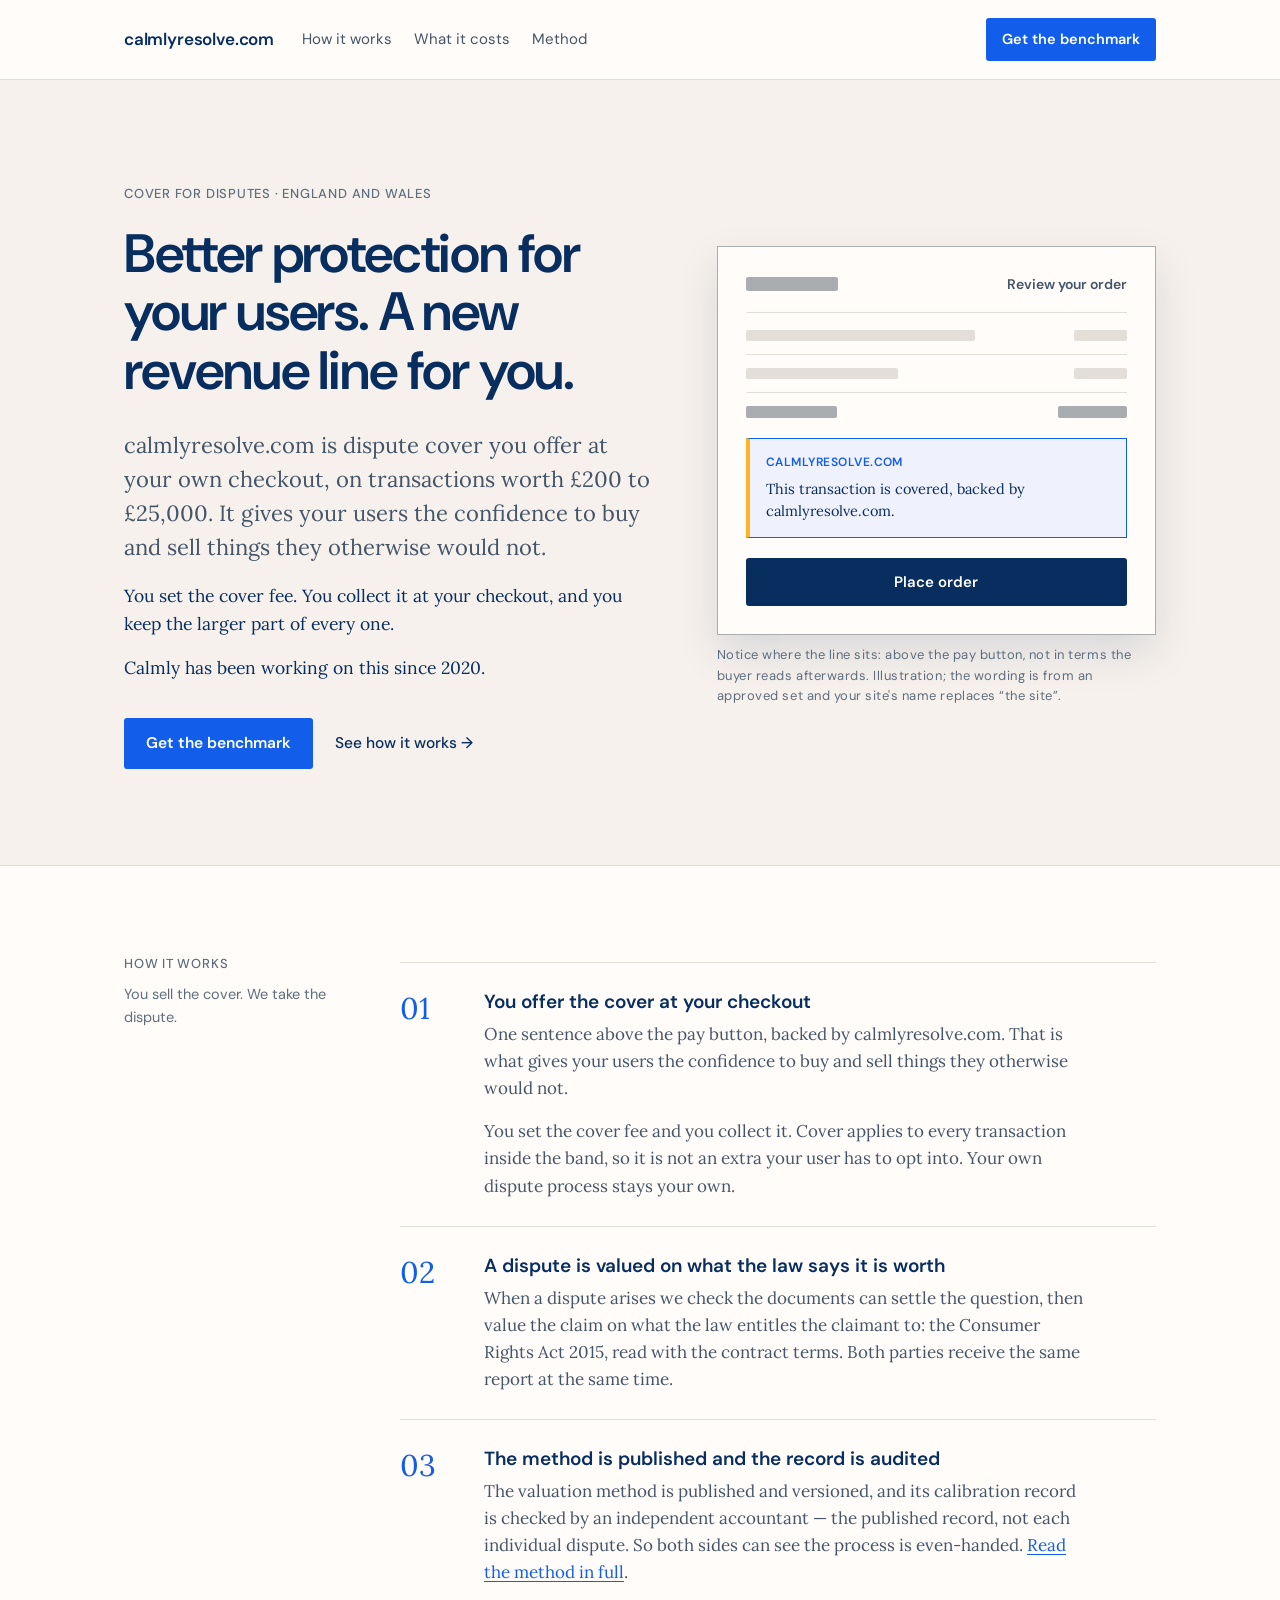
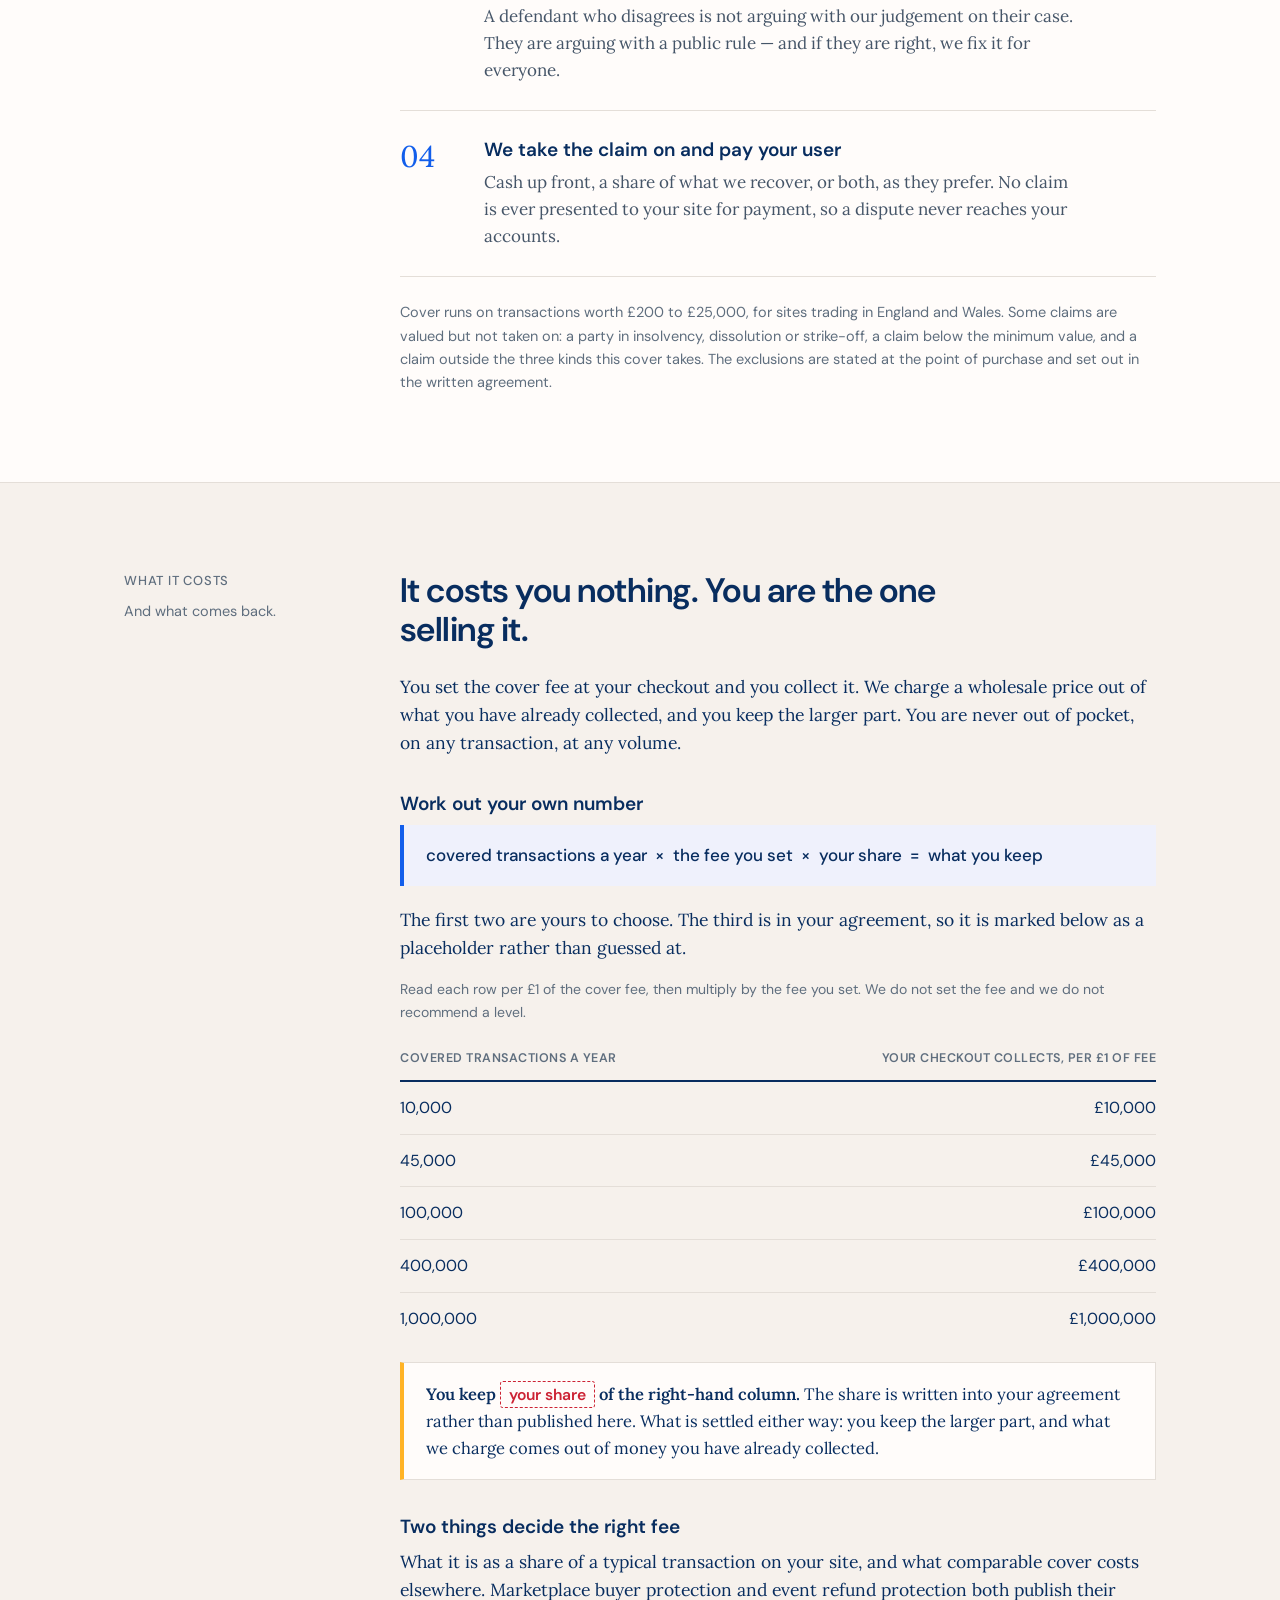
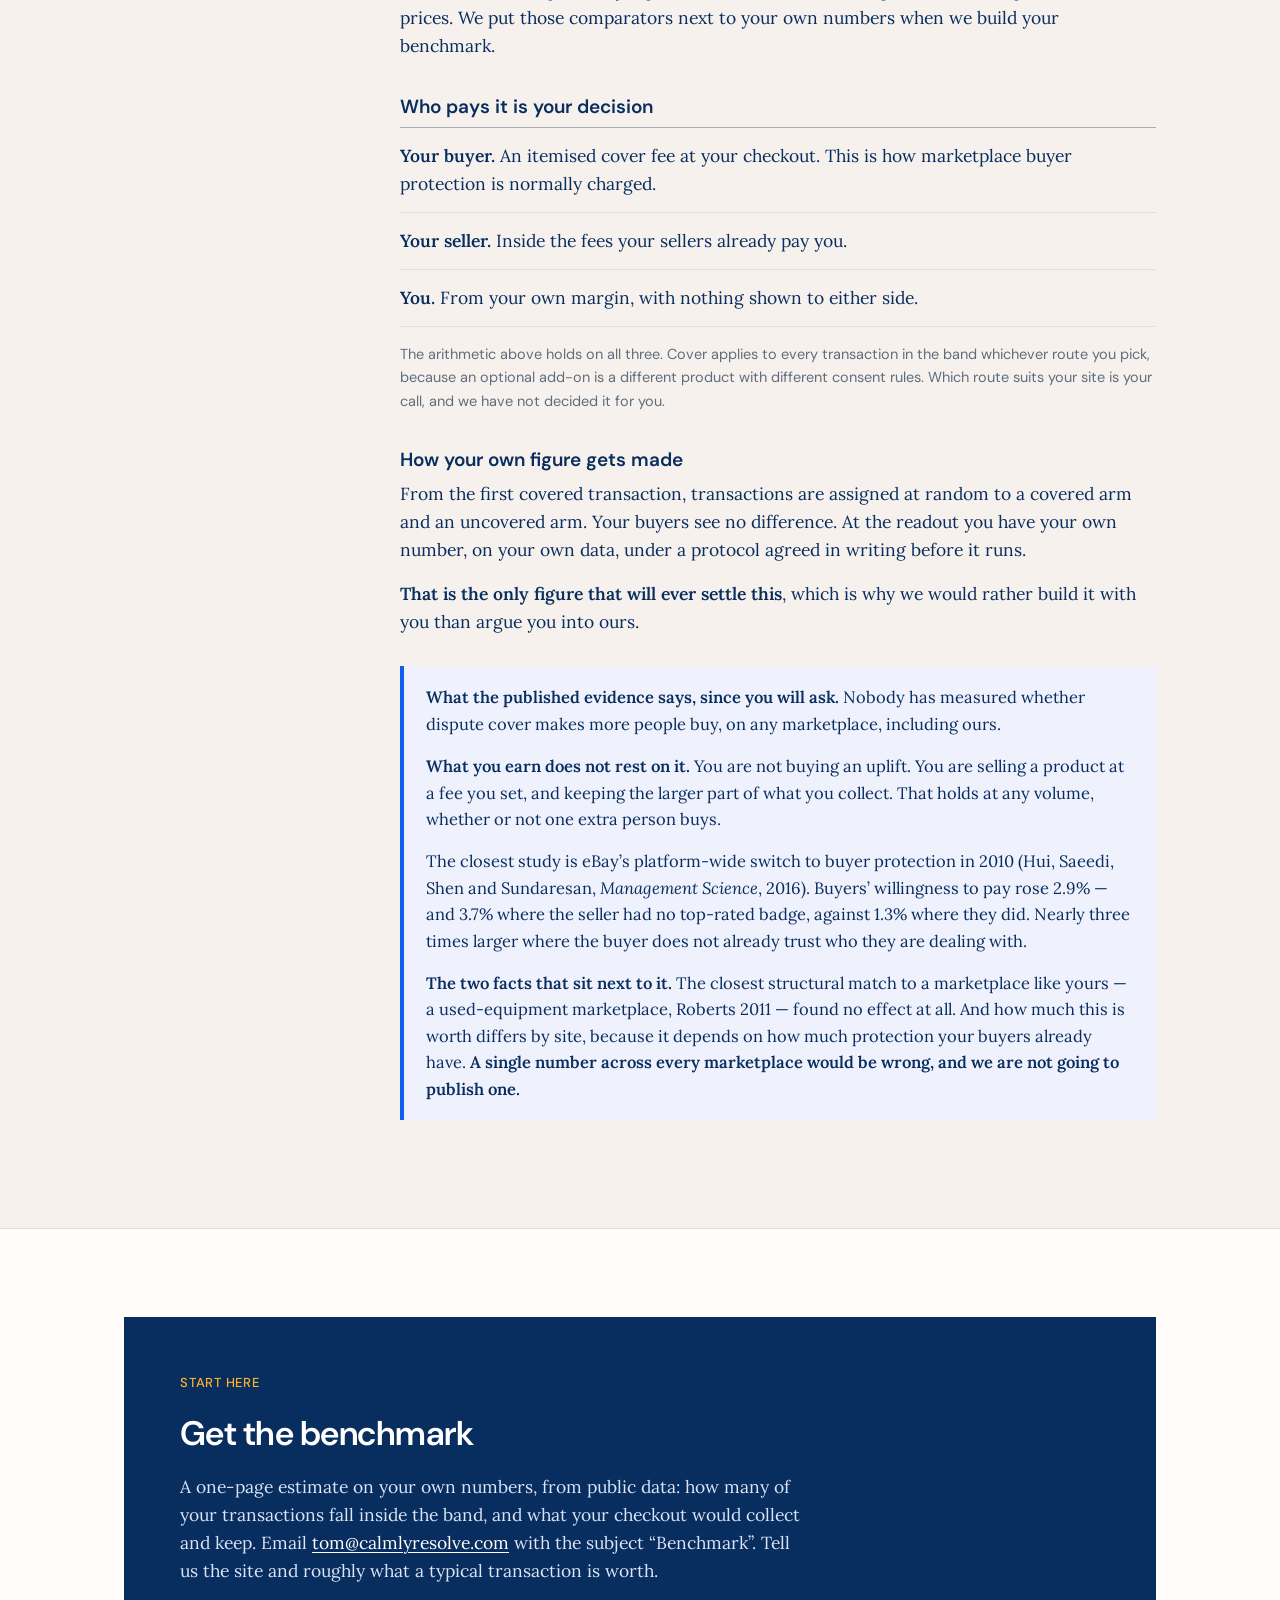
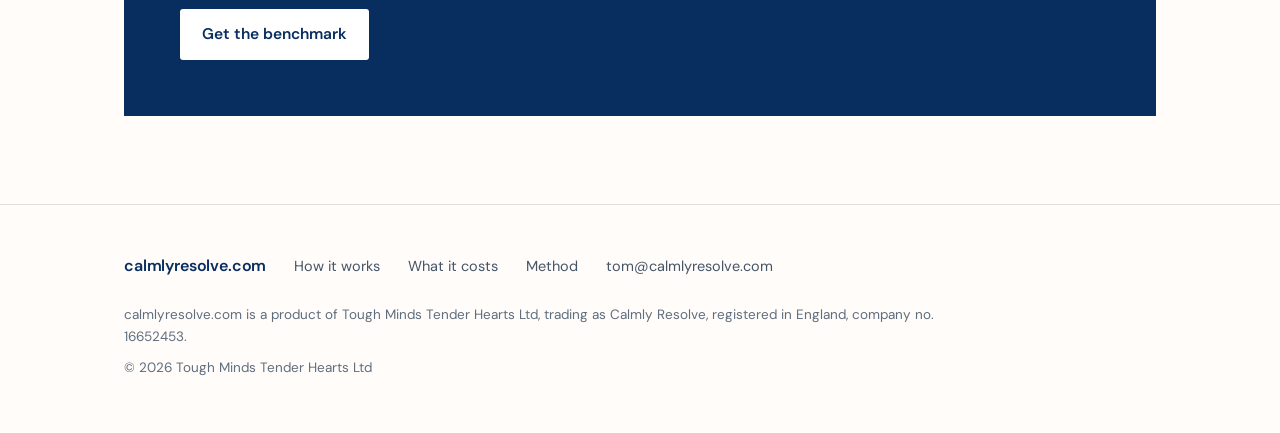
==== index.html @ 39b254b7 "Correct the share placeholder wording now the standing rate is set" ====
<!DOCTYPE html>
<html lang="en">
<head>
  <meta charset="UTF-8">
  <meta name="viewport" content="width=device-width, initial-scale=1.0">
  <title>calmlyresolve.com — dispute cover you offer at your own checkout</title>
  <meta name="description" content="calmlyresolve.com is dispute cover a marketplace offers at its own checkout, on transactions worth £200 to £25,000. You set the fee, you collect it, and you keep the larger part of it.">
  <link rel="canonical" href="https://calmlyresolve.com/">
  <link rel="preconnect" href="https://fonts.googleapis.com">
  <link rel="preconnect" href="https://fonts.gstatic.com" crossorigin>
  <link href="https://fonts.googleapis.com/css2?family=DM+Sans:wght@400;500;600&family=Lora:wght@400;600&display=swap" rel="stylesheet">
  <link rel="stylesheet" href="/assets/site.css">
</head>
<body>
  <header class="site-head"><div class="wrap">
    <a class="mark" href="/">calmlyresolve.com</a>
    <nav aria-label="Main">
      <a href="#how">How it works</a>
      <a href="#price">What it costs</a>
      <a href="/method/">Method</a>
    </nav>
    <a class="btn" href="mailto:tom@calmlyresolve.com?subject=Benchmark">Get the benchmark</a>
  </div></header>

  <main>

    <!-- 1 · What it is -->
    <section class="hero"><div class="wrap">
      <div class="hero-grid">
        <div>
          <div class="eyebrow">Cover for disputes · England and Wales</div>
          <h1>Better protection for your users. A new revenue line for you.</h1>
          <p class="lead">calmlyresolve.com is dispute cover you offer at your own checkout, on transactions worth &pound;200 to &pound;25,000. It gives your users the confidence to buy and sell things they otherwise would not.</p>
          <p class="next">You set the cover fee. You collect it at your checkout, and you keep the larger part of every one.</p>
          <p class="since">Calmly has been working on this since 2020.</p>
          <div class="actions">
            <a class="btn" href="mailto:tom@calmlyresolve.com?subject=Benchmark">Get the benchmark</a>
            <a class="link-arrow" href="#how">See how it works</a>
          </div>
        </div>
        <div class="hero-visual">
          <figure class="screen">
            <div class="checkout" aria-label="Illustration of a checkout page carrying the cover line">
              <div class="checkout-head">
                <span class="checkout-site"></span>
                <span class="checkout-title">Review your order</span>
              </div>
              <div class="checkout-row"><span class="bar w60"></span><span class="bar w14"></span></div>
              <div class="checkout-row"><span class="bar w40"></span><span class="bar w14"></span></div>
              <div class="checkout-row total"><span class="bar w24 dark"></span><span class="bar w18 dark"></span></div>
              <div class="cover-line">
                <span class="cover-mark">calmlyresolve.com</span>
                <p>This transaction is covered, backed by calmlyresolve.com.</p>
              </div>
              <span class="checkout-btn">Place order</span>
            </div>
            <figcaption>Notice where the line sits: above the pay button, not in terms the buyer reads afterwards. Illustration; the wording is from an approved set and your site&#39;s name replaces &ldquo;the site&rdquo;.</figcaption>
          </figure>
        </div>
      </div>
    </div></section>

    <!-- 2 · How it works -->
    <section class="white" id="how"><div class="wrap">
      <div class="row">
        <div class="side">
          <div class="eyebrow">How it works</div>
          <p>You sell the cover. We take the dispute.</p>
        </div>
        <div>
          <ol class="steps">
            <li>
              <div>
                <h3>You offer the cover at your checkout</h3>
                <p>One sentence above the pay button, backed by calmlyresolve.com. That is what gives your users the confidence to buy and sell things they otherwise would not.</p>
                <p>You set the cover fee and you collect it. Cover applies to every transaction inside the band, so it is not an extra your user has to opt into. Your own dispute process stays your own.</p>
              </div>
            </li>
            <li>
              <div>
                <h3>A dispute is valued on what the law says it is worth</h3>
                <p>When a dispute arises we check the documents can settle the question, then value the claim on what the law entitles the claimant to: the Consumer Rights Act 2015, read with the contract terms. Both parties receive the same report at the same time.</p>
              </div>
            </li>
            <li>
              <div>
                <h3>The method is published and the record is audited</h3>
                <p>The valuation method is published and versioned, and its calibration record is checked by an independent accountant &mdash; the published record, not each individual dispute. So both sides can see the process is even-handed. <a href="/method/">Read the method in full</a>.</p>
                <p>A defendant who disagrees is not arguing with our judgement on their case. They are arguing with a public rule &mdash; and if they are right, we fix it for everyone.</p>
              </div>
            </li>
            <li>
              <div>
                <h3>We take the claim on and pay your user</h3>
                <p>Cash up front, a share of what we recover, or both, as they prefer. No claim is ever presented to your site for payment, so a dispute never reaches your accounts.</p>
              </div>
            </li>
          </ol>
          <p class="small" style="margin-top:24px">Cover runs on transactions worth &pound;200 to &pound;25,000, for sites trading in England and Wales. Some claims are valued but not taken on: a party in insolvency, dissolution or strike-off, a claim below the minimum value, and a claim outside the three kinds this cover takes. The exclusions are stated at the point of purchase and set out in the written agreement.</p>
        </div>
      </div>
    </div></section>

    <!-- 3 · What it costs, and what comes back -->
    <section id="price"><div class="wrap">
      <div class="row">
        <div class="side">
          <div class="eyebrow">What it costs</div>
          <p>And what comes back.</p>
        </div>
        <div>
          <h2>It costs you nothing. You are the one selling it.</h2>
          <p>You set the cover fee at your checkout and you collect it. We charge a wholesale price out of what you have already collected, and you keep the larger part. You are never out of pocket, on any transaction, at any volume.</p>

          <h3 style="margin-top:34px">Work out your own number</h3>
          <p class="formula">covered transactions a year &nbsp;&times;&nbsp; the fee you set &nbsp;&times;&nbsp; your share &nbsp;=&nbsp; what you keep</p>
          <p>The first two are yours to choose. The third is in your agreement, so it is marked below as a placeholder rather than guessed at.</p>

          <div class="table-scroll">
            <table class="reckoner">
              <caption>Read each row per &pound;1 of the cover fee, then multiply by the fee you set. We do not set the fee and we do not recommend a level.</caption>
              <thead>
                <tr>
                  <th scope="col">Covered transactions a year</th>
                  <th scope="col">Your checkout collects, per &pound;1 of fee</th>
                </tr>
              </thead>
              <tbody>
                <tr><td>10,000</td><td>&pound;10,000</td></tr>
                <tr><td>45,000</td><td>&pound;45,000</td></tr>
                <tr><td>100,000</td><td>&pound;100,000</td></tr>
                <tr><td>400,000</td><td>&pound;400,000</td></tr>
                <tr><td>1,000,000</td><td>&pound;1,000,000</td></tr>
              </tbody>
            </table>
          </div>

          <div class="keeps">
            <p><strong>You keep <span class="placeholder">your share</span> of the right-hand column.</strong> The share is written into your agreement rather than published here. What is settled either way: you keep the larger part, and what we charge comes out of money you have already collected.</p>
          </div>

          <h3 style="margin-top:34px">Two things decide the right fee</h3>
          <p>What it is as a share of a typical transaction on your site, and what comparable cover costs elsewhere. Marketplace buyer protection and event refund protection both publish their prices. We put those comparators next to your own numbers when we build your benchmark.</p>

          <h3 style="margin-top:34px">Who pays it is your decision</h3>
          <ul class="never">
            <li><strong>Your buyer.</strong> An itemised cover fee at your checkout. This is how marketplace buyer protection is normally charged.</li>
            <li><strong>Your seller.</strong> Inside the fees your sellers already pay you.</li>
            <li><strong>You.</strong> From your own margin, with nothing shown to either side.</li>
          </ul>
          <p class="small" style="margin-top:14px">The arithmetic above holds on all three. Cover applies to every transaction in the band whichever route you pick, because an optional add-on is a different product with different consent rules. Which route suits your site is your call, and we have not decided it for you.</p>

          <h3 style="margin-top:34px">How your own figure gets made</h3>
          <p>From the first covered transaction, transactions are assigned at random to a covered arm and an uncovered arm. Your buyers see no difference. At the readout you have your own number, on your own data, under a protocol agreed in writing before it runs.</p>
          <p><strong>That is the only figure that will ever settle this</strong>, which is why we would rather build it with you than argue you into ours.</p>

          <div class="inset" style="margin-top:30px">
            <p><strong>What the published evidence says, since you will ask.</strong> Nobody has measured whether dispute cover makes more people buy, on any marketplace, including ours.</p>
            <p><strong>What you earn does not rest on it.</strong> You are not buying an uplift. You are selling a product at a fee you set, and keeping the larger part of what you collect. That holds at any volume, whether or not one extra person buys.</p>
            <p>The closest study is eBay&rsquo;s platform-wide switch to buyer protection in 2010 (Hui, Saeedi, Shen and Sundaresan, <em>Management Science</em>, 2016). Buyers&rsquo; willingness to pay rose 2.9% &mdash; and 3.7% where the seller had no top-rated badge, against 1.3% where they did. Nearly three times larger where the buyer does not already trust who they are dealing with.</p>
            <p><strong>The two facts that sit next to it.</strong> The closest structural match to a marketplace like yours &mdash; a used-equipment marketplace, Roberts 2011 &mdash; found no effect at all. And how much this is worth differs by site, because it depends on how much protection your buyers already have. <strong>A single number across every marketplace would be wrong, and we are not going to publish one.</strong></p>
          </div>
        </div>
      </div>
    </div></section>

    <section class="white"><div class="wrap">
      <div class="panel">
        <div class="eyebrow">Start here</div>
        <h2>Get the benchmark</h2>
        <p>A one-page estimate on your own numbers, from public data: how many of your transactions fall inside the band, and what your checkout would collect and keep. Email <a href="mailto:tom@calmlyresolve.com?subject=Benchmark">tom@calmlyresolve.com</a> with the subject &ldquo;Benchmark&rdquo;. Tell us the site and roughly what a typical transaction is worth.</p>
        <div class="actions">
          <a class="btn" href="mailto:tom@calmlyresolve.com?subject=Benchmark">Get the benchmark</a>
        </div>
      </div>
    </div></section>

  </main>

  <footer class="site-foot"><div class="wrap">
    <div class="top">
      <a class="mark" href="/">calmlyresolve.com</a>
      <a href="#how">How it works</a>
      <a href="#price">What it costs</a>
      <a href="/method/">Method</a>
      <a href="mailto:tom@calmlyresolve.com">tom@calmlyresolve.com</a>
    </div>
    <p>calmlyresolve.com is a product of Tough Minds Tender Hearts Ltd, trading as Calmly Resolve, registered in England, company no. 16652453.</p>
    <p>&copy; 2026 Tough Minds Tender Hearts Ltd</p>
  </div></footer>
</body>
</html>
---- assets/site.css ----
/* Calmly Resolve — public site stylesheet. DM Sans for UI and headings, Lora for prose.
   Colour is the venture's own 2021 brand, taken from the shipped stylesheet of the
   2.0 site (Webflow, generated 13 Oct 2021). Full record and provenance:
   06-Resources/Dex_System/Calmly_Brand_Palette.md
   Brand values used as-is: #082D5F navy, #125EEB blue, #FFFCFA warm white,
   #EFF1FC pale blue, #FFB325 orange flare, #AAADB0 grey.
   Where a brand value did not clear 4.5:1 on the ground it sits on, it is darkened
   one step and the derivation is noted against the token. */
:root {
  --bg: #f6f1ec;          /* page ground — brand warm white taken one step down so the
                             alternating white sections stay visible */
  --surface: #fffcfa;     /* brand warm white — header, footer, .white sections, cards */
  --text: #082d5f;        /* brand navy: the 2021 site set body copy in it too */
  --text-secondary: #455568;  /* brand slate #5D6C7B darkened to clear AA (6.4:1) */
  --text-muted: #5f6e7e;      /* brand grey #758696 darkened to clear AA (4.6:1) */
  --border: #e4ded8;      /* neutral brand grey warmed to sit on the warm ground */
  --border-strong: #aaadb0;
  --accent: #125eeb;      /* brand blue — links, buttons, active states */
  --accent-dark: #0e4bbc;
  --accent-light: #eff1fc;
  --navy: #082d5f;
  --flare: #ffb325;       /* brand orange. Emphasis only, never a primary action, and
                             never as text on a light ground (1.6:1 there). */
  --red: #cc2233;         /* brand red #EA384C darkened to clear AA (4.8:1) */
  --font-ui: 'DM Sans', system-ui, -apple-system, sans-serif;
  --font-body: 'Lora', Georgia, serif;
  --wrap: 1080px;
  --measure: 640px;
  /* The product-screen scale. Two widths only, never a third.
     Full column: a screen the reader has to read.
     Half column: a screen the reader only has to recognise. */
  --screen-full: 672px;
  --screen-half: 336px;
}

* { box-sizing: border-box; margin: 0; padding: 0; }
html { -webkit-text-size-adjust: 100%; }
body {
  background: var(--bg);
  color: var(--text);
  font-family: var(--font-ui);
  font-size: 17px;
  line-height: 1.6;
  display: flex;
  flex-direction: column;
  min-height: 100vh;
}
main { flex: 1; }
a { color: var(--accent); text-decoration: underline; text-decoration-thickness: 1px; text-underline-offset: 3px; }
a:hover { color: var(--accent-dark); }
strong { font-weight: 600; }
.wrap { max-width: var(--wrap); margin: 0 auto; padding: 0 24px; }
.measure { max-width: var(--measure); }

/* Type scale */
h1, h2, h3, h4 { font-family: var(--font-ui); font-weight: 600; color: var(--navy); }
h1 { font-size: clamp(34px, 4.8vw, 54px); line-height: 1.08; letter-spacing: -0.022em; max-width: 20ch; }
h2 { font-size: clamp(26px, 3.2vw, 34px); line-height: 1.15; letter-spacing: -0.015em; margin-bottom: 20px; max-width: 24ch; }
h3 { font-size: 19px; line-height: 1.35; margin-bottom: 8px; }
p, li { font-family: var(--font-body); font-size: 17.5px; color: var(--text); }
p { margin-bottom: 16px; }
p:last-child { margin-bottom: 0; }
.lead { font-family: var(--font-body); font-size: clamp(19px, 2.1vw, 22px); line-height: 1.55; color: var(--text-secondary); }
.eyebrow { font-family: var(--font-ui); font-size: 13px; font-weight: 500; letter-spacing: 0.06em; text-transform: uppercase; color: var(--text-muted); margin-bottom: 20px; }
.small { font-family: var(--font-ui); font-size: 14.5px; color: var(--text-muted); }
.label { font-family: var(--font-ui); font-size: 13px; font-weight: 600; letter-spacing: 0.04em; text-transform: uppercase; color: var(--text-muted); margin-bottom: 10px; }
.assume { color: var(--red); font-weight: 500; }
ul, ol { padding-left: 1.4rem; margin-bottom: 16px; }
li { margin-bottom: 8px; }
li:last-child { margin-bottom: 0; }

/* Header */
.site-head { background: var(--surface); border-bottom: 1px solid var(--border); position: sticky; top: 0; z-index: 10; }
.site-head .wrap { display: flex; align-items: center; flex-wrap: wrap; gap: 8px 28px; padding-top: 18px; padding-bottom: 18px; }
.mark { font-family: var(--font-ui); font-size: 17px; font-weight: 600; letter-spacing: -0.01em; color: var(--navy); text-decoration: none; white-space: nowrap; }
.mark:hover { color: var(--navy); }
.site-head nav { display: flex; gap: 22px; }
.site-head nav a { font-family: var(--font-ui); font-size: 15px; color: var(--text-secondary); text-decoration: none; padding: 4px 0; border-bottom: 2px solid transparent; }
.site-head nav a:hover { color: var(--navy); }
.site-head nav a[aria-current="page"] { color: var(--navy); border-bottom-color: var(--navy); }
.head-contact { margin-left: auto; font-family: var(--font-ui); font-size: 14.5px; color: var(--text-secondary); text-decoration: none; }
.head-contact:hover { color: var(--accent); }
.site-head .btn { margin-left: auto; padding: 10px 16px; font-size: 14.5px; }

/* Sections */
section { padding: 88px 0; border-top: 1px solid var(--border); }
section.hero { border-top: none; padding: 104px 0 96px; }
section.white { background: var(--surface); }
section.tight { padding: 64px 0; }
.hero .lead { margin-top: 28px; max-width: 620px; }
.hero .actions { margin-top: 36px; display: flex; gap: 22px; align-items: center; flex-wrap: wrap; }
.btn { display: inline-block; font-family: var(--font-ui); font-size: 15.5px; font-weight: 600; color: #ffffff; background: var(--accent); padding: 13px 22px; border-radius: 3px; text-decoration: none; }
.btn:hover { background: var(--accent-dark); color: #ffffff; }
.link-arrow { font-family: var(--font-ui); font-size: 15.5px; font-weight: 500; color: var(--navy); text-decoration: none; }
.link-arrow::after { content: " \2192"; }
.link-arrow:hover { color: var(--accent); }
.hero .next { margin-top: 18px; max-width: 620px; }
.hero .who { margin-top: 44px; padding-top: 22px; border-top: 1px solid var(--border-strong); max-width: 620px; }
.hero .who p { font-family: var(--font-ui); font-size: 15.5px; color: var(--text-secondary); margin-bottom: 6px; }

/* Home hero: copy left, product screen right */
.hero-grid { display: grid; grid-template-columns: minmax(0, 1.1fr) minmax(0, 0.9fr); gap: 56px; align-items: center; }
.hero-grid h1 { max-width: 16ch; }
.hero-grid .lead { max-width: 560px; }
.hero-visual { display: flex; flex-direction: column; align-items: stretch; }
.hero-visual figure.screen { margin: 0; }
.hero-visual .checkout { margin-top: 0; box-shadow: 0 18px 40px rgba(8, 45, 95, 0.12); }

/* Proof bar: the three facts, and the line that keeps the middle one true */
.proof { background: var(--surface); border-top: 1px solid var(--border); border-bottom: 1px solid var(--border); padding: 18px 0; }
.proof .items { display: flex; flex-wrap: wrap; gap: 8px 0; align-items: baseline; }
.proof span { font-family: var(--font-ui); font-size: 15.5px; font-weight: 500; color: var(--navy); }
.proof span + span::before { content: "\00b7"; margin: 0 14px; font-weight: 400; color: var(--border-strong); }
.proof .proof-note { font-family: var(--font-ui); font-size: 13px; color: var(--text-muted); margin: 8px 0 0; max-width: 640px; }

/* Section heading inside the content column */
.row h2 { margin-bottom: 24px; }
.row .lead + .cols3 { margin-top: 28px; }

/* Problem: three short lines, ruled */
.lines { border-top: 1px solid var(--border-strong); }
.lines p { padding: 20px 0; border-bottom: 1px solid var(--border); margin: 0; font-size: 19px; line-height: 1.55; max-width: 680px; }
.lines .small { font-size: 13.5px; padding: 12px 0 0; border: none; }

/* FAQ */
.faq { border-top: 1px solid var(--border-strong); }
.faq details { border-bottom: 1px solid var(--border); }
.faq summary { cursor: pointer; list-style: none; display: flex; justify-content: space-between; align-items: baseline; gap: 20px; padding: 20px 0; font-family: var(--font-ui); font-size: 18px; font-weight: 600; color: var(--navy); }
.faq summary::-webkit-details-marker { display: none; }
.faq summary::after { content: "+"; font-weight: 400; font-size: 22px; color: var(--text-muted); flex: none; }
.faq details[open] summary::after { content: "\2212"; }
.faq details > div { padding: 0 0 22px; max-width: 640px; }
.faq details > div p { font-size: 17px; color: var(--text-secondary); }

/* Final call to action */
.panel .peers { margin-top: 30px; padding-top: 22px; border-top: 1px solid rgba(255,255,255,0.18); font-family: var(--font-ui); font-size: 15px; color: #c3d0ea; max-width: 620px; }
.panel .peers a { color: #ffffff; }
.panel .actions { margin-top: 8px; display: flex; gap: 22px; align-items: center; flex-wrap: wrap; }
.panel .link-arrow { color: #ffffff; }
.panel .link-arrow:hover { color: #dce4f6; }

/* Pricing page */
.pricing-grid { display: grid; grid-template-columns: 1fr 1fr; gap: 40px; }
.pricing-grid > div { border-top: 2px solid var(--navy); padding-top: 18px; }
.pricing-grid h3 { margin-bottom: 10px; }
.pricing-grid p { font-size: 16.5px; color: var(--text-secondary); }
.never { list-style: none; padding: 0; margin-top: 8px; border-top: 1px solid var(--border-strong); }
.never li { padding: 14px 0; border-bottom: 1px solid var(--border); margin: 0; }

/* Checkout illustration: HTML and CSS only, no image files, no figures */
.checkout { width: 100%; max-width: var(--screen-full); background: var(--surface); border: 1px solid var(--border-strong); padding: 26px 28px 28px; margin-top: 8px; font-family: var(--font-ui); }
.checkout-head { display: flex; align-items: center; gap: 14px; padding-bottom: 16px; border-bottom: 1px solid var(--border); margin-bottom: 4px; }
.checkout-site { display: inline-block; width: 92px; height: 14px; background: var(--border-strong); border-radius: 2px; }
.checkout-title { font-size: 14px; font-weight: 600; color: var(--text-secondary); margin-left: auto; }
.checkout-row { display: flex; justify-content: space-between; align-items: center; padding: 13px 0; border-bottom: 1px solid var(--border); }
.checkout-row.total { border-bottom: none; padding-bottom: 20px; }
.bar { display: inline-block; height: 11px; background: var(--border); border-radius: 2px; }
.bar.dark { background: var(--border-strong); height: 12px; }
.w14 { width: 14%; } .w18 { width: 18%; } .w24 { width: 24%; } .w40 { width: 40%; } .w60 { width: 60%; }
.cover-line { border: 1px solid var(--accent); border-left: 4px solid var(--flare); background: var(--accent-light); padding: 14px 16px; margin-bottom: 20px; }
.cover-mark { display: block; font-size: 12px; font-weight: 600; letter-spacing: 0.04em; text-transform: uppercase; color: var(--accent); margin-bottom: 6px; }
.cover-line p { font-family: var(--font-body); font-size: 14.5px; line-height: 1.55; color: var(--text); }
.checkout-btn { display: block; text-align: center; font-size: 15px; font-weight: 600; color: #ffffff; background: var(--navy); padding: 12px; border-radius: 3px; }

/* Section heading row: label left, heading right on wide screens */
.row { display: grid; grid-template-columns: 220px 1fr; gap: 32px 56px; align-items: start; }
.row .side { position: sticky; top: 92px; }
.row .side .eyebrow { margin-bottom: 8px; }
.row .side p { font-family: var(--font-ui); font-size: 14.5px; color: var(--text-muted); }

/* Three columns, ruled on top, no cards */
.cols3 { display: grid; grid-template-columns: repeat(3, 1fr); gap: 40px; margin-top: 12px; }
.cols3 > div { border-top: 2px solid var(--navy); padding-top: 18px; }
.cols3 h3 { margin-bottom: 10px; }
.cols3 p { font-size: 16.5px; color: var(--text-secondary); }

/* Numbered steps */
.steps { list-style: none; padding: 0; margin: 8px 0 0; counter-reset: step; border-top: 1px solid var(--border); }
.steps li { counter-increment: step; display: grid; grid-template-columns: 64px 1fr; gap: 20px; padding: 26px 0; border-bottom: 1px solid var(--border); margin: 0; }
.steps li::before { content: counter(step, decimal-leading-zero); font-family: var(--font-body); font-size: 30px; line-height: 1; color: var(--accent); padding-top: 4px; }
.steps h3 { margin-bottom: 6px; }
.steps p { font-size: 17px; color: var(--text-secondary); max-width: 600px; }
.steps p + p { margin-top: 8px; }

/* Two lists side by side */
.split { display: grid; grid-template-columns: 1fr 1fr; gap: 40px; margin-top: 8px; }
.split > div { padding-top: 18px; border-top: 1px solid var(--border-strong); }
.split ul { list-style: none; padding: 0; }
.split li { padding-left: 0; font-size: 17px; }
.split li + li { margin-top: 10px; }

/* The one panel */
.panel { background: var(--navy); color: #ffffff; padding: 56px; }
.panel .eyebrow { color: var(--flare); }
.panel h2 { color: #ffffff; max-width: 22ch; }
.panel p { color: #dce4f6; max-width: 620px; }
.panel a { color: #ffffff; }
.panel a:hover { color: #dce4f6; }
.panel .btn { background: #ffffff; color: var(--navy); margin-top: 8px; }
.panel .btn:hover { background: #eff1fc; color: var(--navy); }

/* Inset, warning, quote */
.inset { border-left: 4px solid var(--accent); background: var(--accent-light); padding: 18px 22px; margin: 20px 0; }
.inset p { font-size: 16.5px; }
.quote { border: 1px solid var(--border-strong); background: var(--surface); padding: 22px 26px; margin: 16px 0 20px; font-family: var(--font-body); font-size: 17.5px; line-height: 1.6; max-width: 700px; }

/* Definition list */
dl.meta { display: grid; grid-template-columns: 200px 1fr; gap: 0; border-top: 1px solid var(--border); margin-top: 8px; }
dl.meta dt, dl.meta dd { padding: 14px 0; border-bottom: 1px solid var(--border); }
dl.meta dt { font-family: var(--font-ui); font-weight: 600; font-size: 15.5px; color: var(--navy); padding-right: 16px; }
dl.meta dd { font-family: var(--font-body); font-size: 16.5px; color: var(--text); }
dl.meta dd p { font-size: 16.5px; }

/* Start block */
.start { border: 1px solid var(--border-strong); background: var(--surface); padding: 36px 40px; max-width: 760px; }
.start .btn { margin: 6px 0 22px; }
.start ol li { color: var(--text-secondary); }

/* Footer */
.site-foot { background: var(--surface); border-top: 1px solid var(--border); padding: 48px 0 44px; }
.site-foot .top { display: flex; flex-wrap: wrap; gap: 12px 28px; align-items: baseline; margin-bottom: 26px; }
.site-foot .top .mark { font-size: 16px; }
.site-foot .top a:not(.mark) { font-family: var(--font-ui); font-size: 14.5px; color: var(--text-secondary); text-decoration: none; }
.site-foot .top a:not(.mark):hover { color: var(--accent); }
.site-foot p { font-family: var(--font-ui); font-size: 13.5px; line-height: 1.6; color: var(--text-muted); max-width: 820px; margin-bottom: 10px; }
.site-foot p a { color: var(--text-secondary); }

/* Responsive */
@media (max-width: 900px) {
  .row { grid-template-columns: 1fr; gap: 16px; }
  .row .side { position: static; }
  .cols3 { grid-template-columns: 1fr; gap: 28px; }
  .panel { padding: 40px 32px; }
  .hero-grid { grid-template-columns: 1fr; gap: 40px; }
  .hero-grid h1 { max-width: 20ch; }
  .hero-visual { align-items: flex-start; }
  .hero-visual .screen-note { align-self: flex-start; }
  .pricing-grid { grid-template-columns: 1fr; gap: 28px; }
}
@media (max-width: 640px) {
  body { font-size: 16.5px; }
  p, li { font-size: 17px; }
  section { padding: 60px 0; }
  section.hero { padding: 64px 0 60px; }
  h1 { max-width: none; }
  .site-head .wrap { padding-top: 14px; padding-bottom: 12px; }
  .site-head nav { width: 100%; order: 3; gap: 18px; overflow-x: auto; padding-bottom: 2px; }
  .site-head nav a { font-size: 14.5px; white-space: nowrap; }
  .head-contact { display: none; }
  .site-head .btn { padding: 8px 12px; font-size: 13.5px; }
  .lines p { font-size: 17.5px; }
  .faq summary { font-size: 16.5px; }
  .proof .items { flex-direction: column; gap: 6px; }
  .proof span + span::before { content: none; }
  .split { grid-template-columns: 1fr; gap: 28px; }
  .steps li { grid-template-columns: 44px 1fr; gap: 14px; padding: 22px 0; }
  .steps li::before { font-size: 24px; }
  /* On a phone, let a screen use the step number's gutter as well. It is the
     only way a product screen stays readable at this width. */
  .steps figure.screen, .steps .checkout { margin-left: -58px; width: calc(100% + 58px); }
  .panel { padding: 32px 24px; }
  .start { padding: 26px 22px; }
  .checkout { padding: 20px 18px 22px; }
  dl.meta { grid-template-columns: 1fr; }
  dl.meta dt { border-bottom: none; padding-bottom: 2px; }
  dl.meta dd { padding-top: 2px; }
}

/* Product screens: real captures from the product, inside a plain browser frame */
figure.screen { margin: 24px 0 0; }
.shot { width: 100%; max-width: var(--screen-full); border: 1px solid var(--border-strong); border-radius: 6px 6px 0 0; background: var(--surface); overflow: hidden; }
/* The frame bar takes the border tone, not the page ground: on the warm ground the
   two were the same colour and the frame stopped reading as a frame. */
.shot-bar { display: flex; align-items: center; gap: 6px; height: 26px; padding: 0 12px; background: var(--border); border-bottom: 1px solid var(--border-strong); }
.shot-bar i { display: block; width: 9px; height: 9px; border-radius: 50%; background: var(--border-strong); }
.shot img { display: block; width: 100%; height: auto; }
.shot.half { max-width: var(--screen-half); }
.steps .shot { margin-top: 18px; }
.steps figure.screen { margin-top: 8px; max-width: none; }
.steps .checkout { margin-top: 18px; }
.steps p.screen-note, .steps figure.screen figcaption { font-size: 13px; letter-spacing: 0.04em; color: var(--text-muted); max-width: none; }
.cover-line .more { display: inline; font-family: var(--font-ui); font-size: 13.5px; }
figure.screen figcaption { font-family: var(--font-ui); font-size: 13px; letter-spacing: 0.04em; color: var(--text-muted); margin-top: 10px; }
.screen-note { font-family: var(--font-ui); font-size: 13px; letter-spacing: 0.04em; color: var(--text-muted); margin-top: 12px; }
.screens2 { display: grid; grid-template-columns: 1fr 1fr; gap: 32px; align-items: start; }
.screens2 .checkout { margin-top: 0; }
@media (max-width: 640px) {
  .screens2 { grid-template-columns: 1fr; gap: 28px; }
}

/* Reckoner: the arithmetic a site does on its own numbers. A table, not a
   calculator — nothing here needs scripting, and a printed page keeps working. */
.formula { font-family: var(--font-ui); font-size: 17px; font-weight: 500; line-height: 1.5; color: var(--navy); background: var(--accent-light); border-left: 4px solid var(--accent); padding: 18px 22px; margin: 4px 0 20px; }
.table-scroll { overflow-x: auto; margin-top: 8px; }
table.reckoner { width: 100%; border-collapse: collapse; font-family: var(--font-ui); }
table.reckoner caption { text-align: left; font-family: var(--font-ui); font-size: 14px; color: var(--text-muted); padding-bottom: 14px; }
table.reckoner th, table.reckoner td { padding: 13px 12px; border-bottom: 1px solid var(--border); font-size: 16px; text-align: right; white-space: nowrap; }
table.reckoner th:first-child, table.reckoner td:first-child { text-align: left; padding-left: 0; }
table.reckoner th:last-child, table.reckoner td:last-child { padding-right: 0; }
table.reckoner thead th { font-size: 12.5px; font-weight: 600; letter-spacing: 0.04em; text-transform: uppercase; color: var(--text-muted); border-bottom: 2px solid var(--navy); vertical-align: bottom; white-space: normal; line-height: 1.35; }
table.reckoner tbody td { font-variant-numeric: tabular-nums; color: var(--text); }
table.reckoner tbody tr:last-child td { border-bottom: none; }

/* An unset term, marked so nobody mistakes it for a published figure. */
.placeholder { display: inline-block; font-family: var(--font-ui); font-size: 0.95em; font-weight: 600; color: var(--red); border: 1px dashed var(--red); border-radius: 3px; padding: 0 8px; white-space: nowrap; }
.keeps { border-left: 4px solid var(--flare); background: var(--surface); border-top: 1px solid var(--border); border-right: 1px solid var(--border); border-bottom: 1px solid var(--border); padding: 18px 22px; margin: 18px 0 0; }
.keeps p { font-size: 16.5px; }
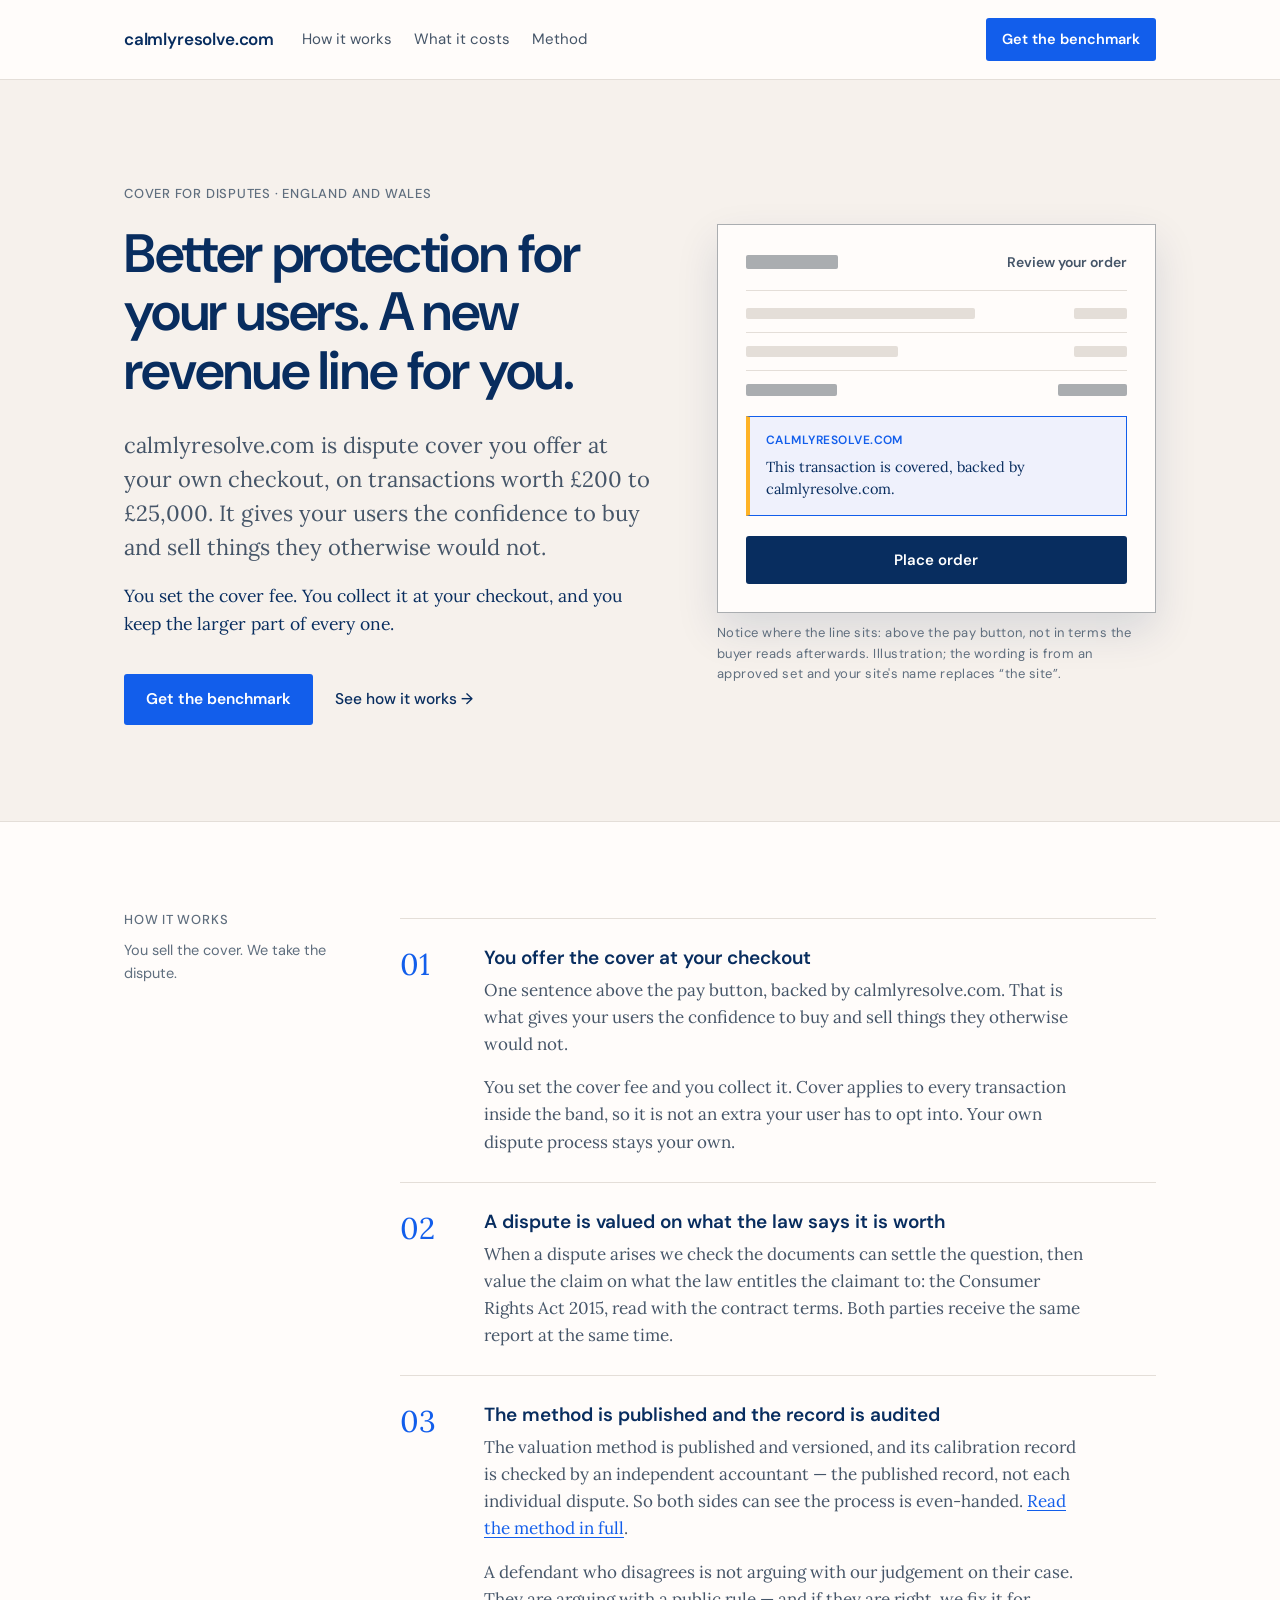
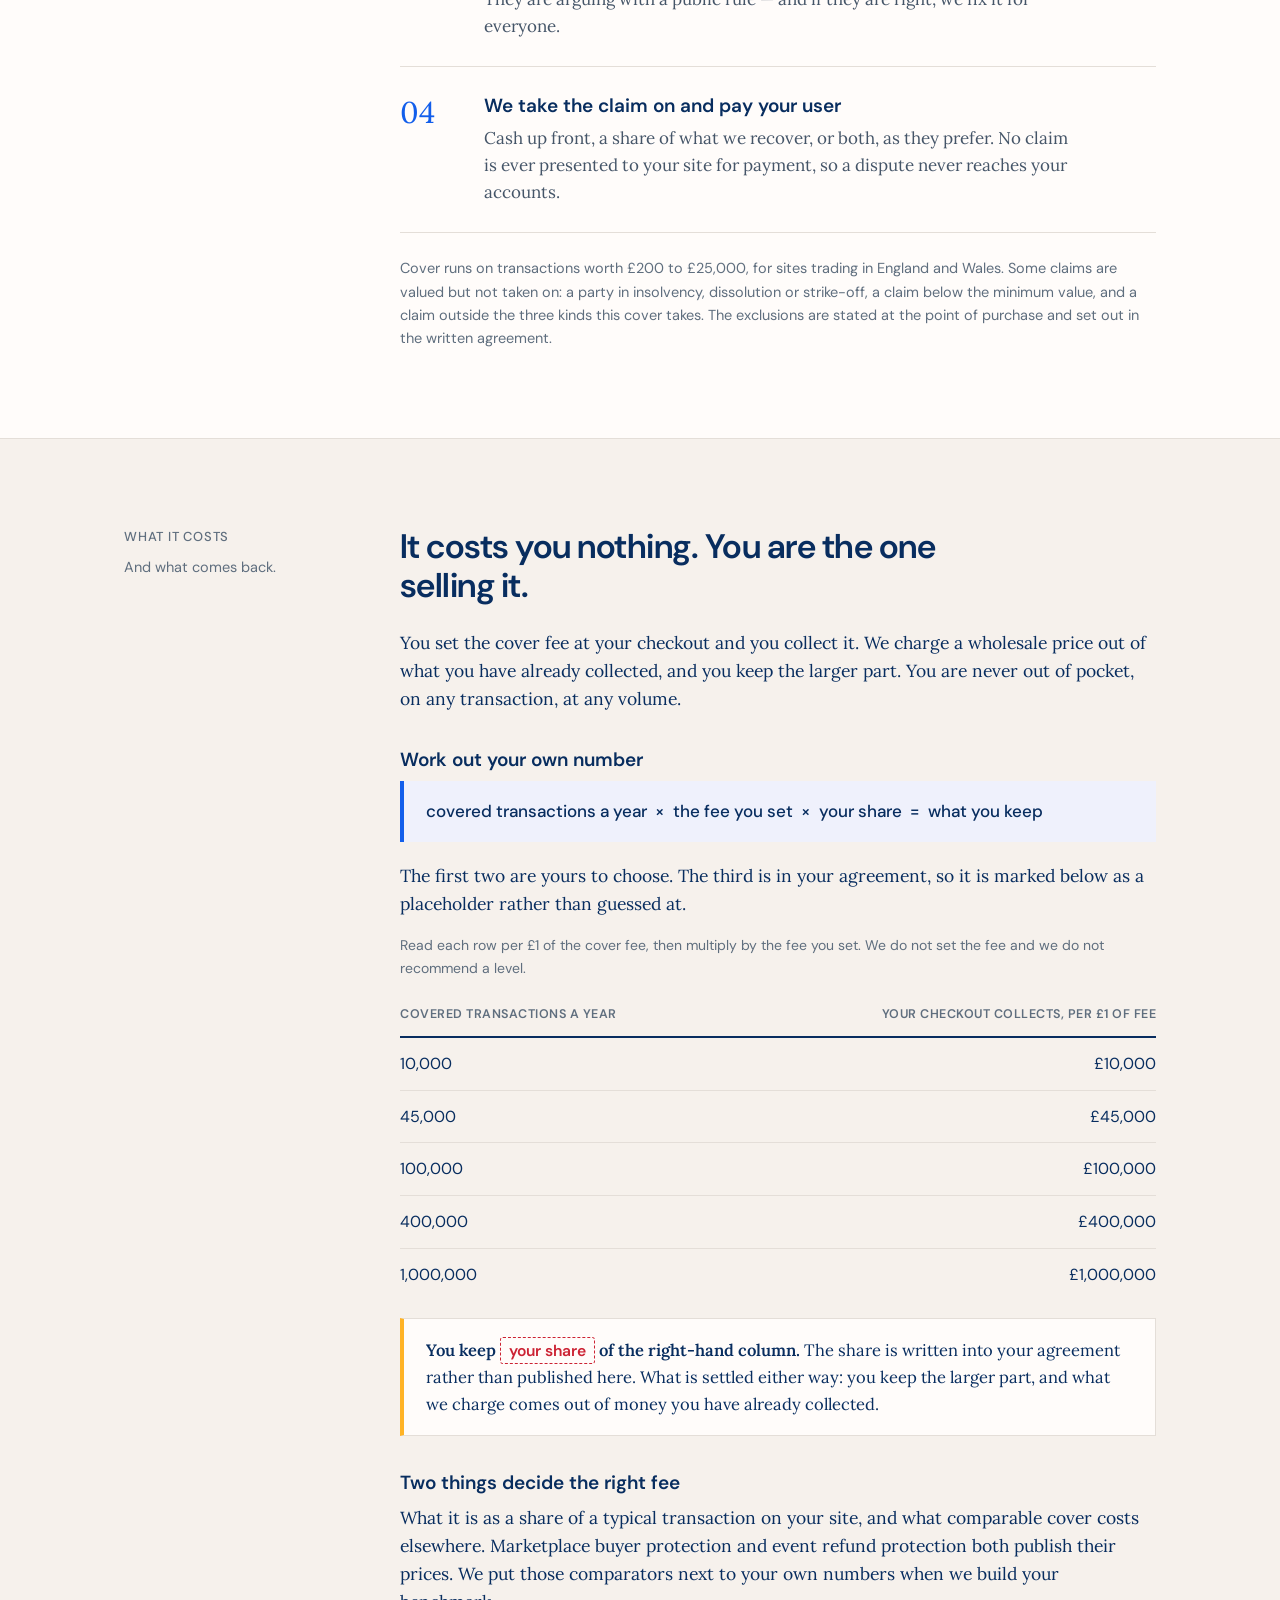
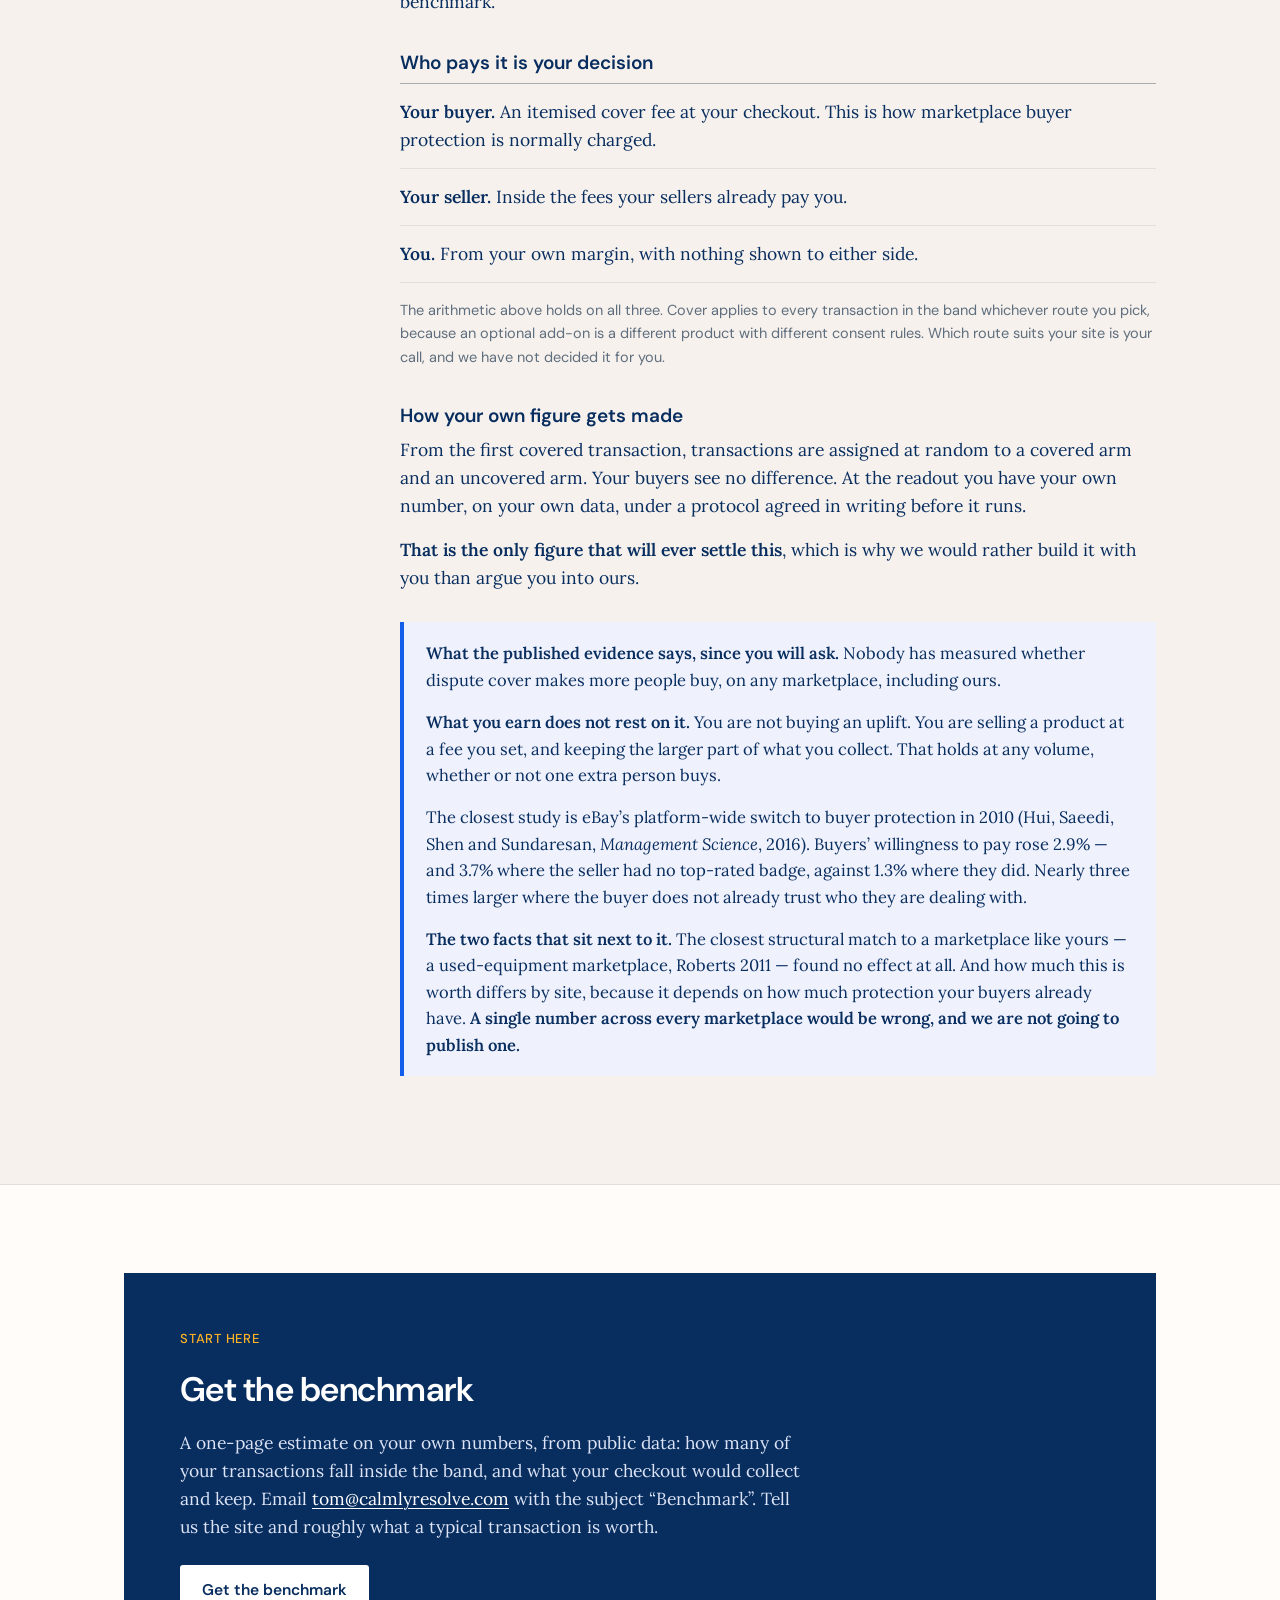
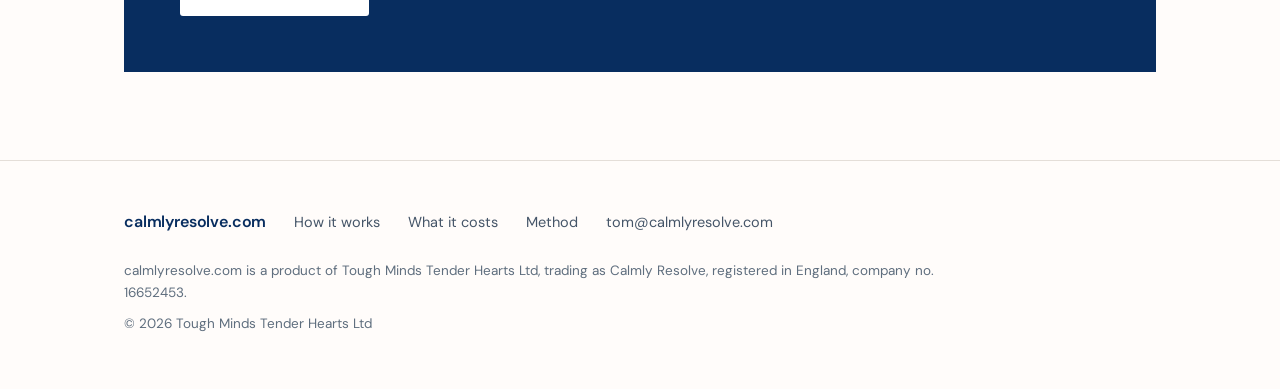
==== commit b792144e: "Remove the since-2020 line from the hero Co-Authored-By: Claude Opus 5 <noreply@anthropic.com>" ====
--- a/index.html
+++ b/index.html
@@ -32,7 +32,6 @@
           <h1>Better protection for your users. A new revenue line for you.</h1>
           <p class="lead">calmlyresolve.com is dispute cover you offer at your own checkout, on transactions worth &pound;200 to &pound;25,000. It gives your users the confidence to buy and sell things they otherwise would not.</p>
           <p class="next">You set the cover fee. You collect it at your checkout, and you keep the larger part of every one.</p>
-          <p class="since">Calmly has been working on this since 2020.</p>
           <div class="actions">
             <a class="btn" href="mailto:tom@calmlyresolve.com?subject=Benchmark">Get the benchmark</a>
             <a class="link-arrow" href="#how">See how it works</a>
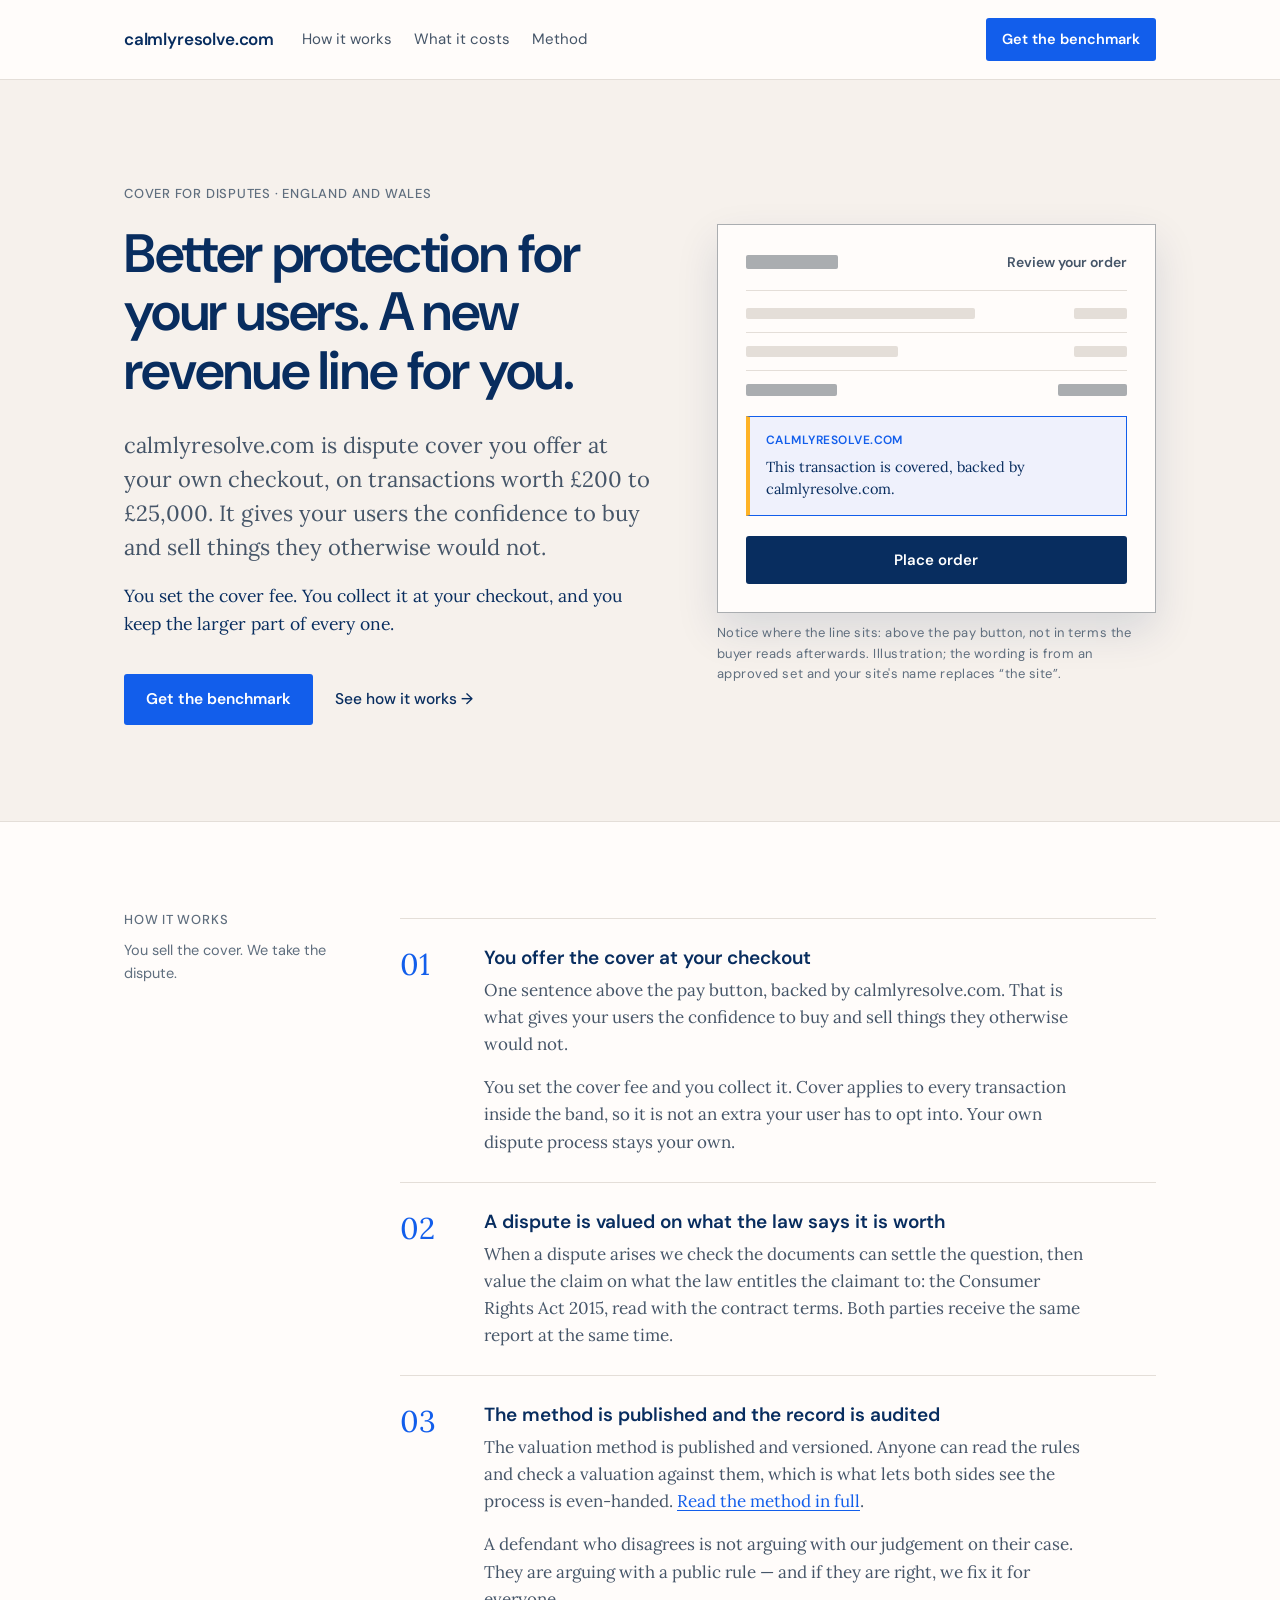
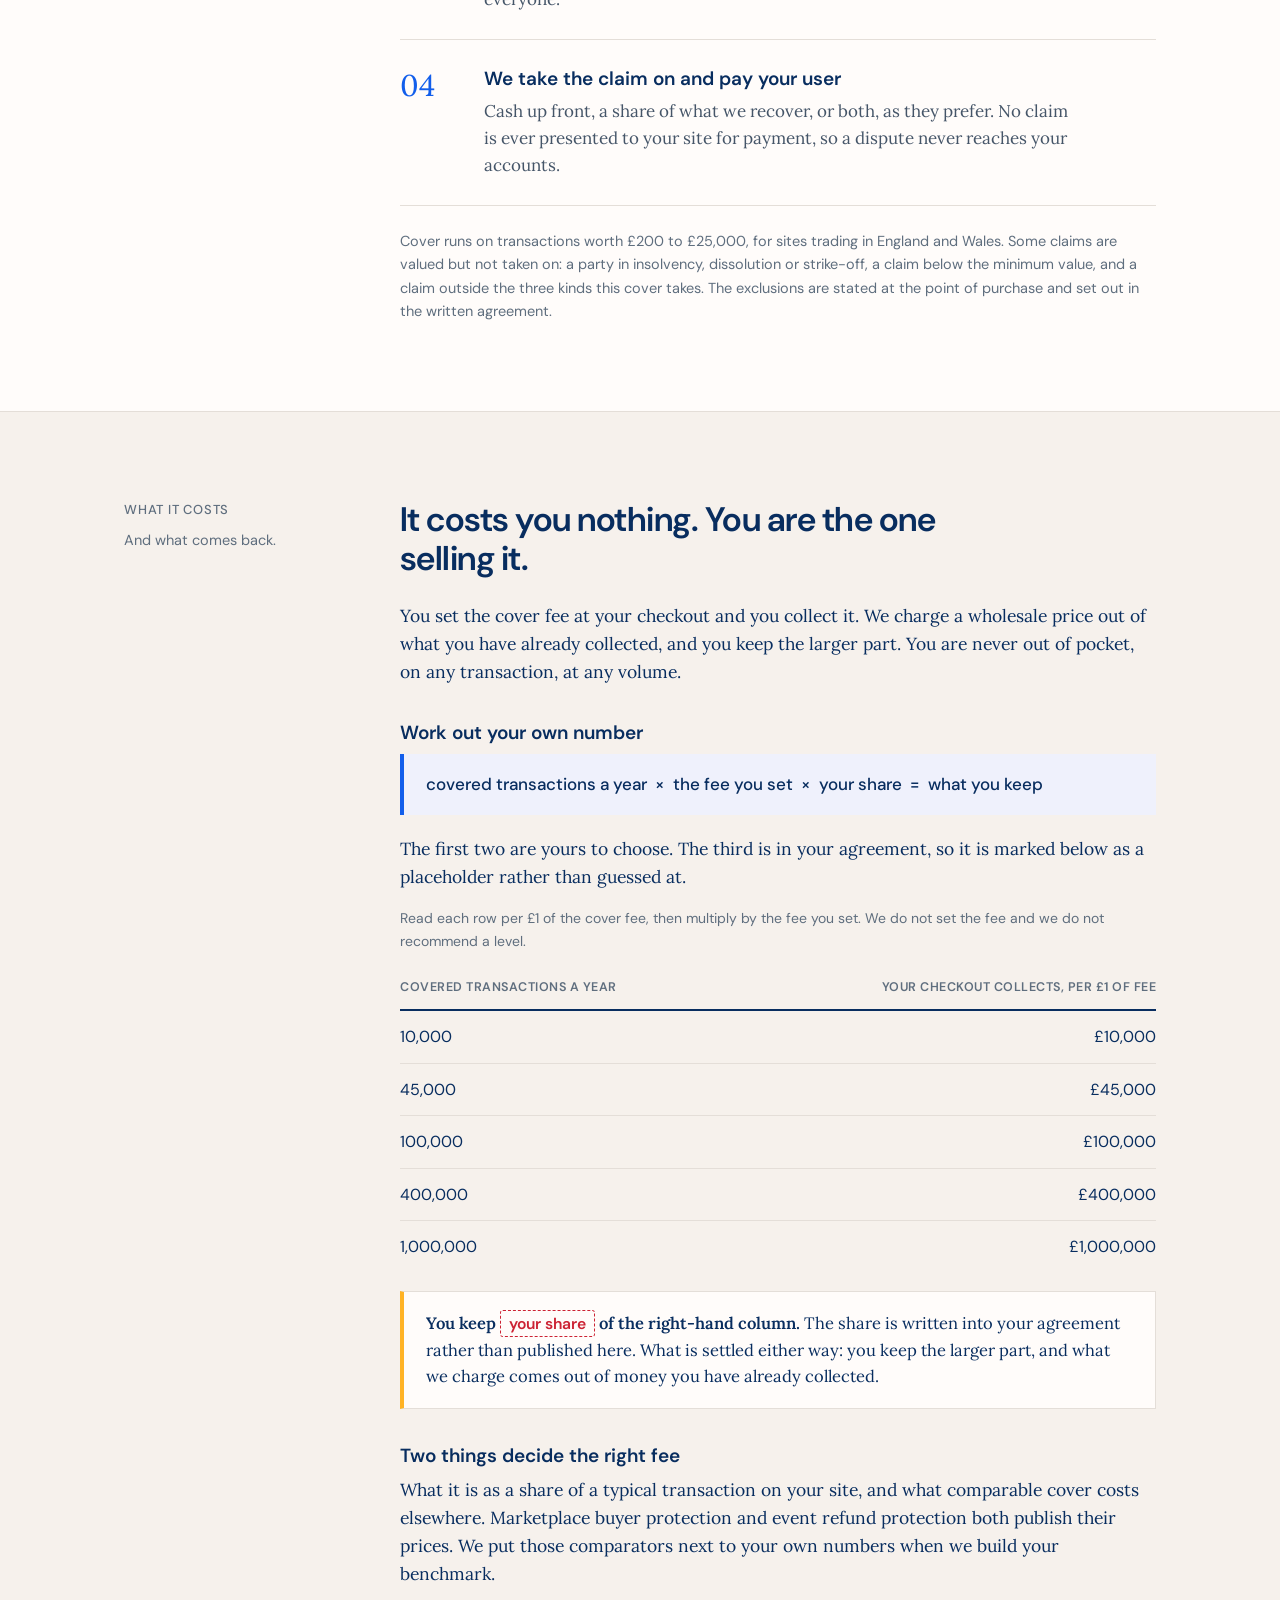
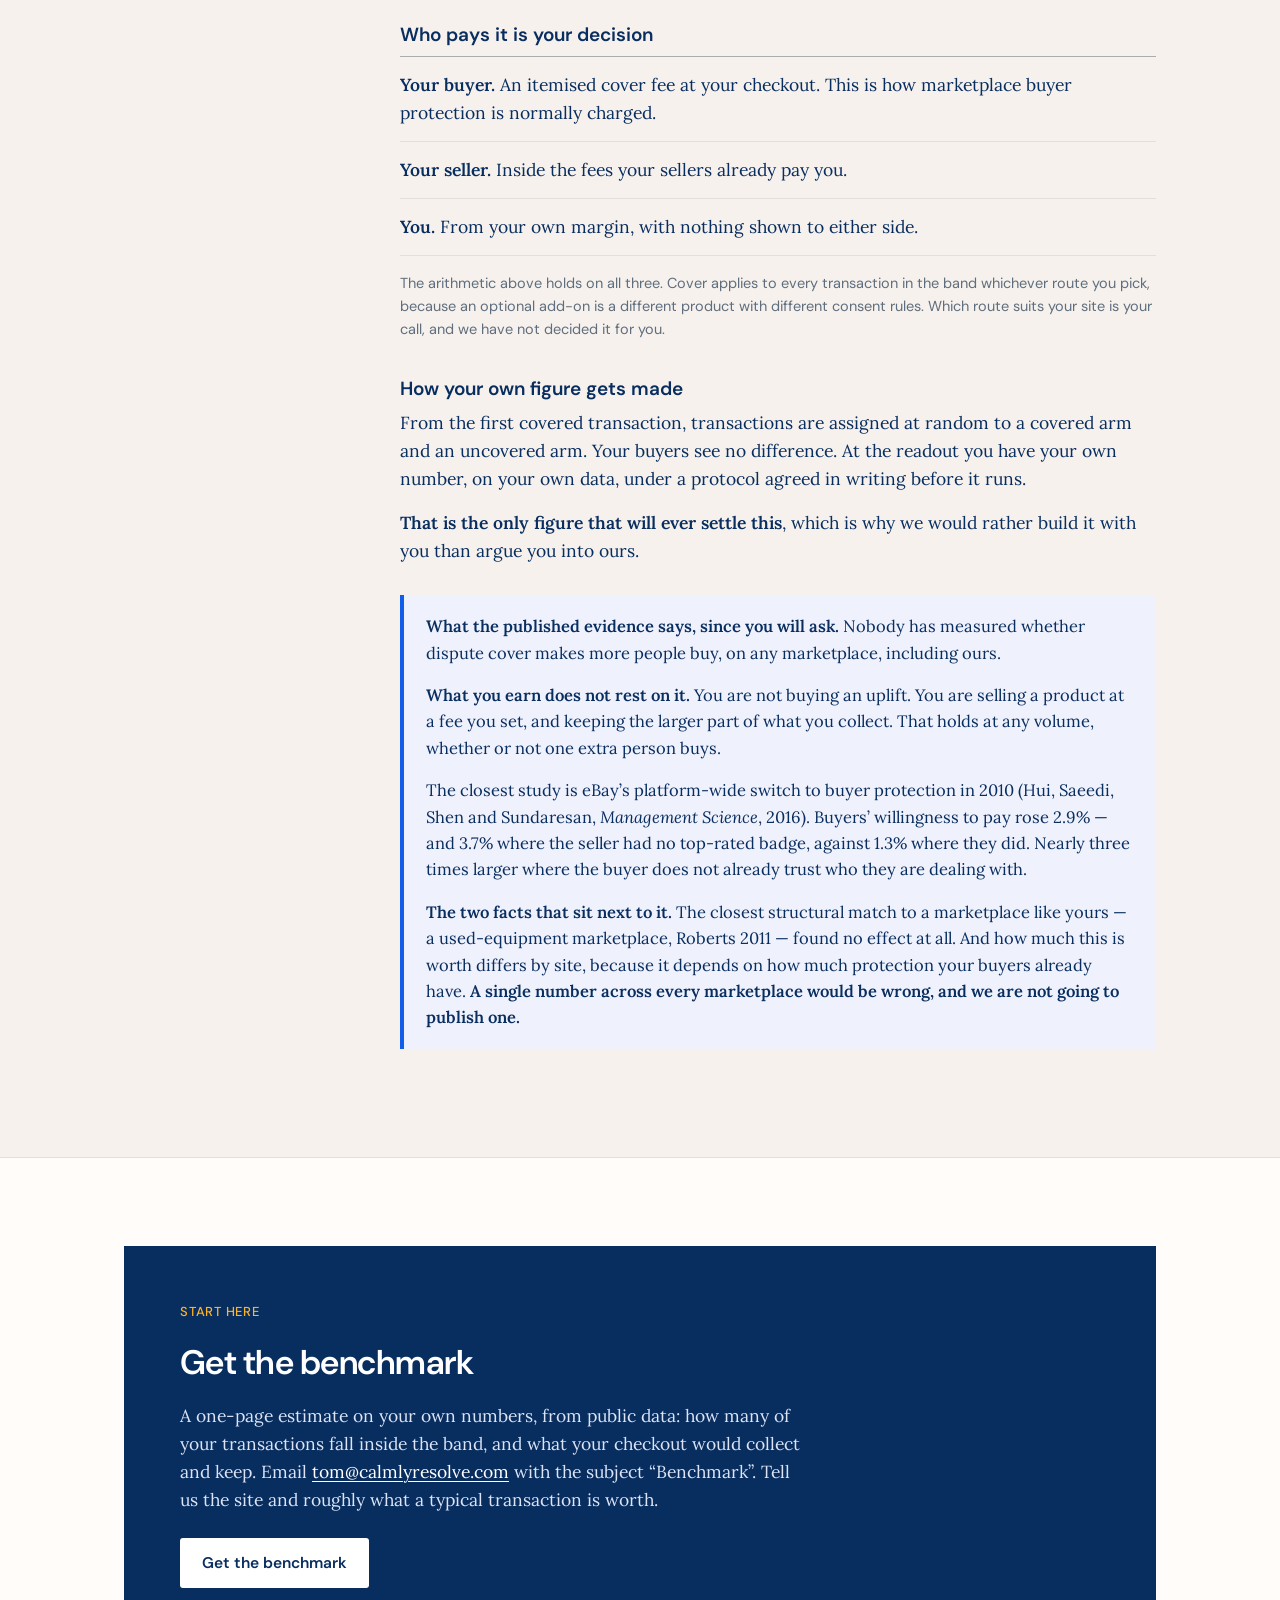
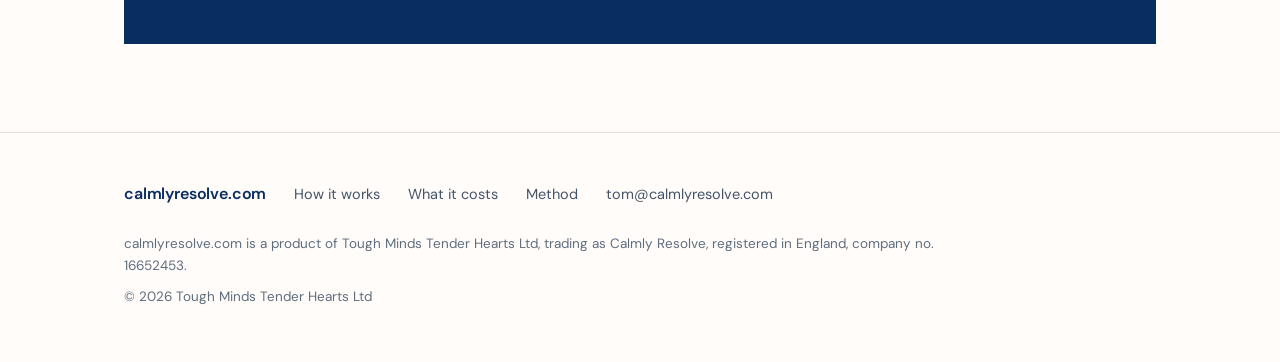
==== commit 13f9534b: "Remove the accountant assurance; no engagement exists Co-Authored-By: Claude Opus 5 <noreply@anthrop" ====
--- a/index.html
+++ b/index.html
@@ -84,7 +84,7 @@
             <li>
               <div>
                 <h3>The method is published and the record is audited</h3>
-                <p>The valuation method is published and versioned, and its calibration record is checked by an independent accountant &mdash; the published record, not each individual dispute. So both sides can see the process is even-handed. <a href="/method/">Read the method in full</a>.</p>
+                <p>The valuation method is published and versioned. Anyone can read the rules and check a valuation against them, which is what lets both sides see the process is even-handed. <a href="/method/">Read the method in full</a>.</p>
                 <p>A defendant who disagrees is not arguing with our judgement on their case. They are arguing with a public rule &mdash; and if they are right, we fix it for everyone.</p>
               </div>
             </li>
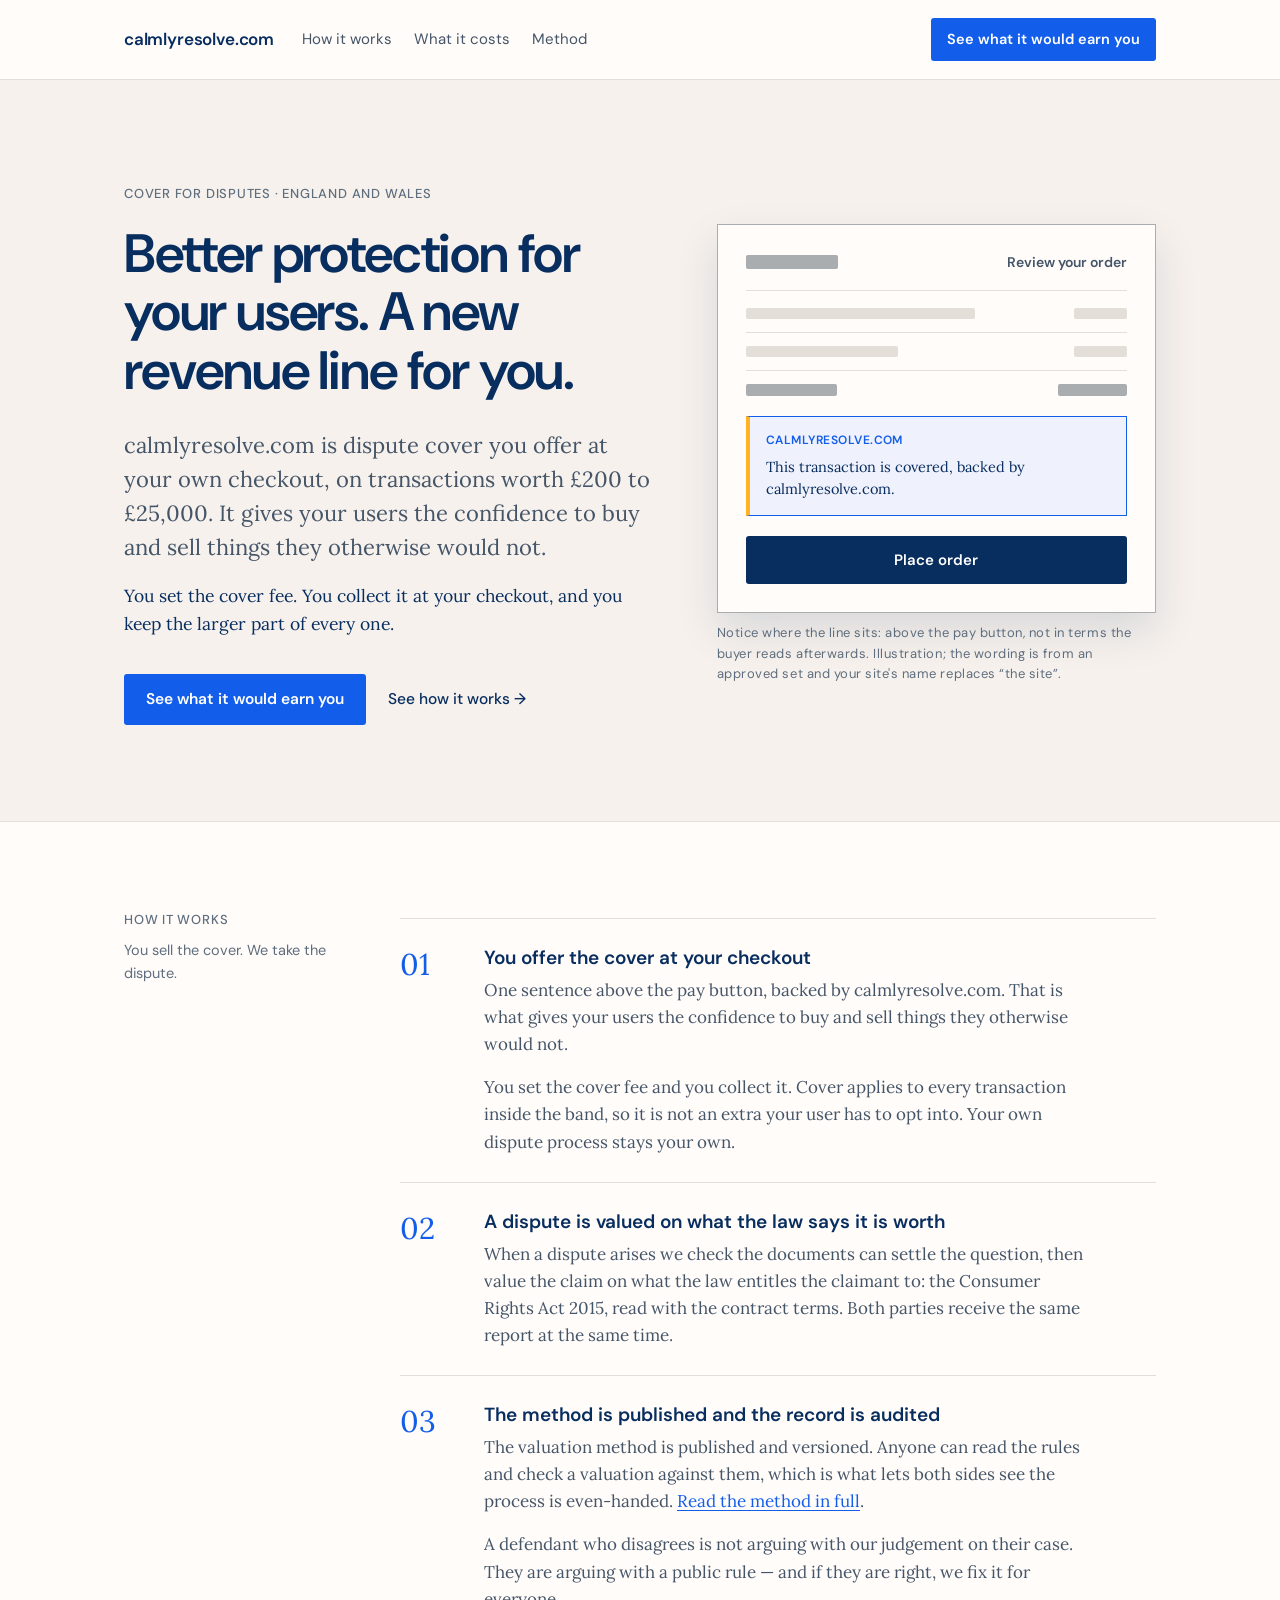
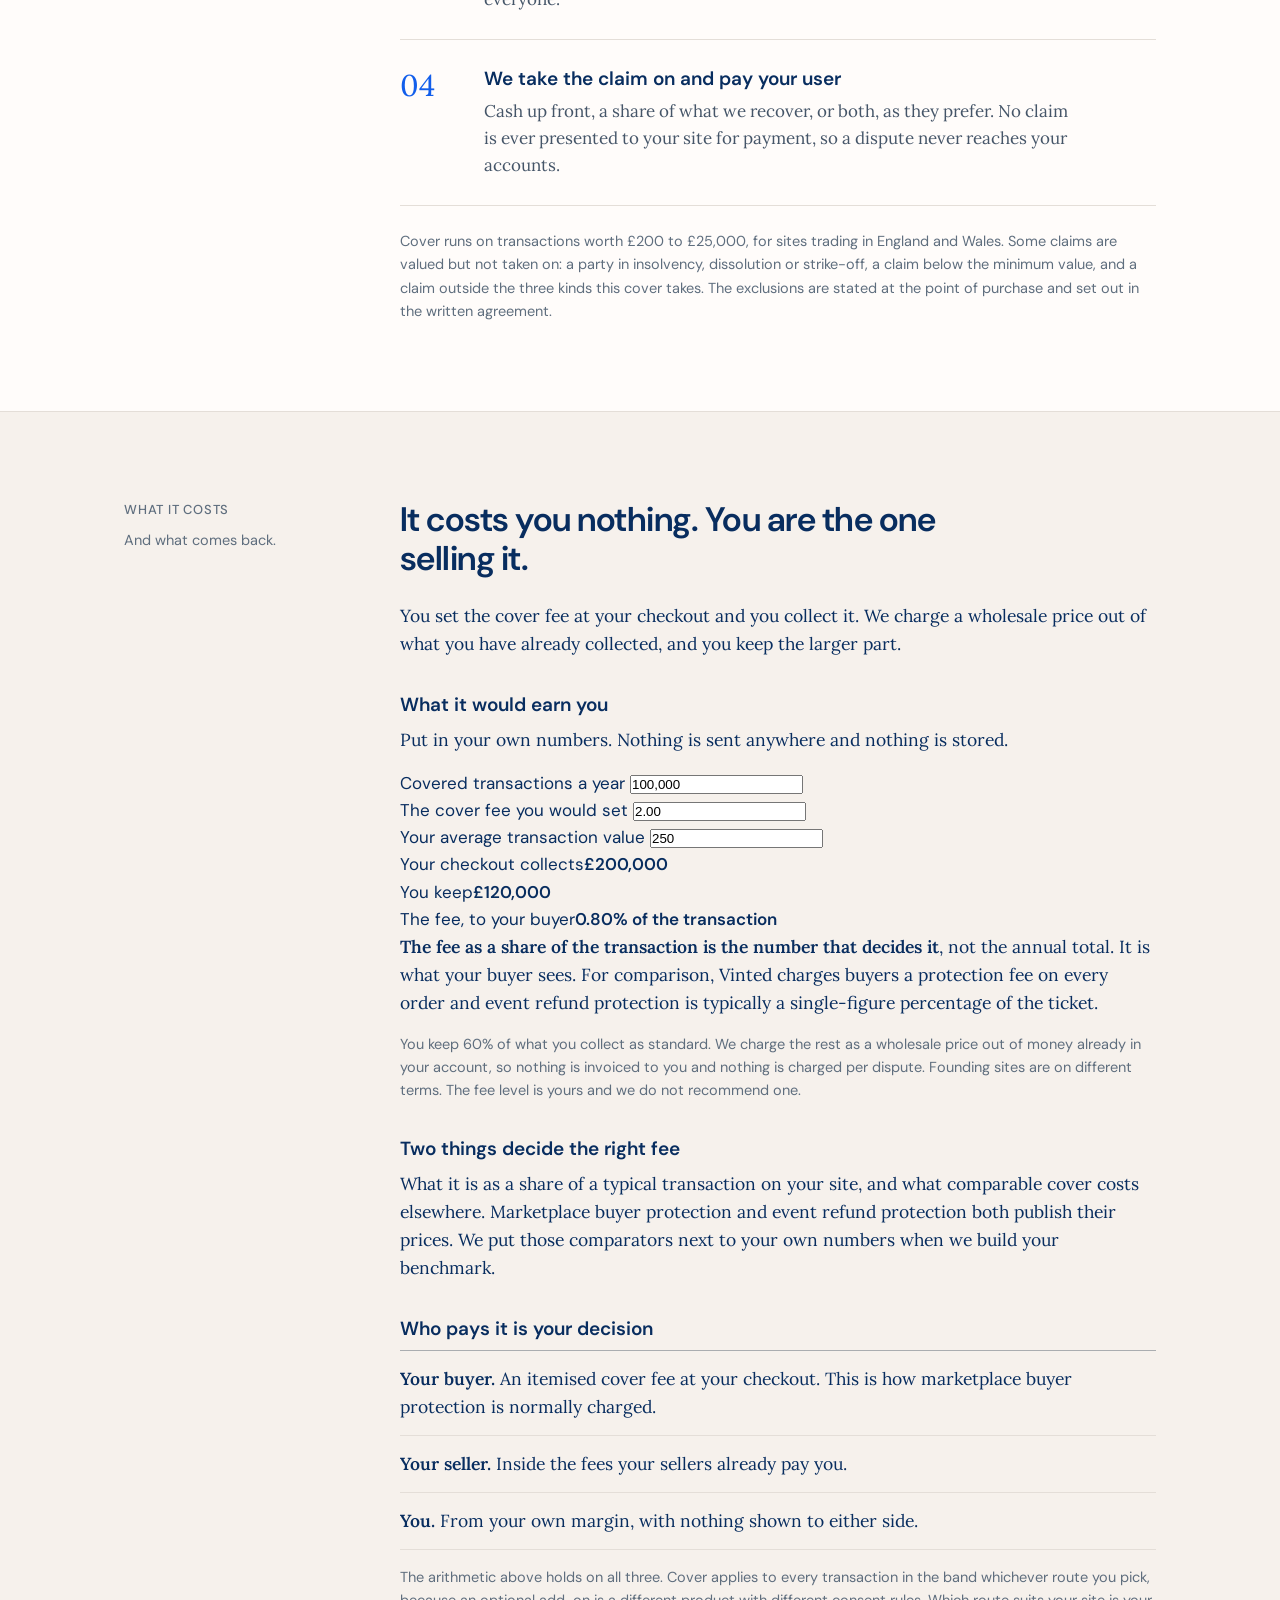
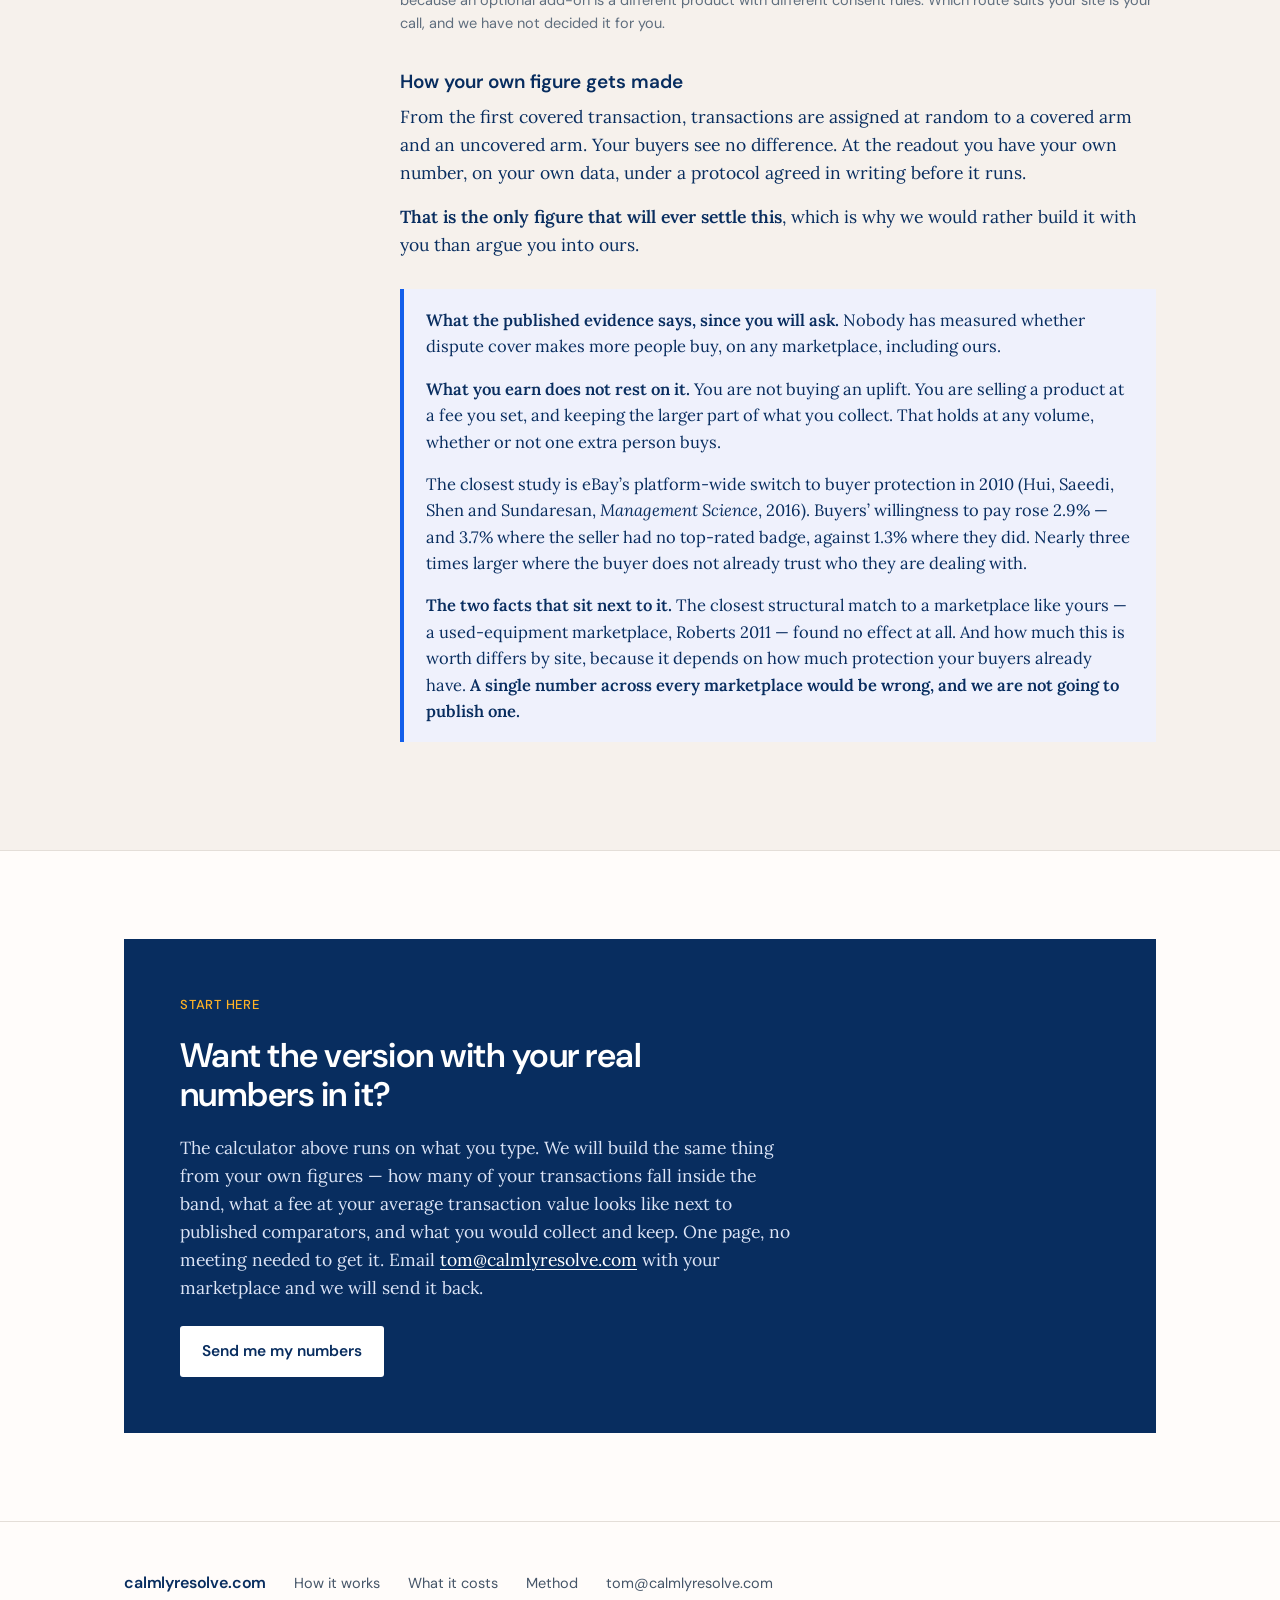
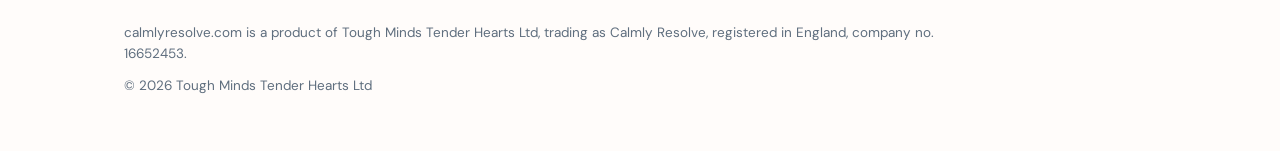
==== commit 1283fd8e: "Replace the benchmark CTA with a revenue calculator Co-Authored-By: Claude Opus 5 <noreply@anthropic" ====
--- a/index.html
+++ b/index.html
@@ -19,7 +19,7 @@
       <a href="#price">What it costs</a>
       <a href="/method/">Method</a>
     </nav>
-    <a class="btn" href="mailto:tom@calmlyresolve.com?subject=Benchmark">Get the benchmark</a>
+    <a class="btn" href="#calculator">See what it would earn you</a>
   </div></header>
 
   <main>
@@ -33,7 +33,7 @@
           <p class="lead">calmlyresolve.com is dispute cover you offer at your own checkout, on transactions worth &pound;200 to &pound;25,000. It gives your users the confidence to buy and sell things they otherwise would not.</p>
           <p class="next">You set the cover fee. You collect it at your checkout, and you keep the larger part of every one.</p>
           <div class="actions">
-            <a class="btn" href="mailto:tom@calmlyresolve.com?subject=Benchmark">Get the benchmark</a>
+            <a class="btn" href="#calculator">See what it would earn you</a>
             <a class="link-arrow" href="#how">See how it works</a>
           </div>
         </div>
@@ -109,34 +109,39 @@
         </div>
         <div>
           <h2>It costs you nothing. You are the one selling it.</h2>
-          <p>You set the cover fee at your checkout and you collect it. We charge a wholesale price out of what you have already collected, and you keep the larger part. You are never out of pocket, on any transaction, at any volume.</p>
-
-          <h3 style="margin-top:34px">Work out your own number</h3>
-          <p class="formula">covered transactions a year &nbsp;&times;&nbsp; the fee you set &nbsp;&times;&nbsp; your share &nbsp;=&nbsp; what you keep</p>
-          <p>The first two are yours to choose. The third is in your agreement, so it is marked below as a placeholder rather than guessed at.</p>
-
-          <div class="table-scroll">
-            <table class="reckoner">
-              <caption>Read each row per &pound;1 of the cover fee, then multiply by the fee you set. We do not set the fee and we do not recommend a level.</caption>
-              <thead>
-                <tr>
-                  <th scope="col">Covered transactions a year</th>
-                  <th scope="col">Your checkout collects, per &pound;1 of fee</th>
-                </tr>
-              </thead>
-              <tbody>
-                <tr><td>10,000</td><td>&pound;10,000</td></tr>
-                <tr><td>45,000</td><td>&pound;45,000</td></tr>
-                <tr><td>100,000</td><td>&pound;100,000</td></tr>
-                <tr><td>400,000</td><td>&pound;400,000</td></tr>
-                <tr><td>1,000,000</td><td>&pound;1,000,000</td></tr>
-              </tbody>
-            </table>
+          <p>You set the cover fee at your checkout and you collect it. We charge a wholesale price out of what you have already collected, and you keep the larger part.</p>
+
+          <h3 style="margin-top:34px" id="calculator">What it would earn you</h3>
+          <p>Put in your own numbers. Nothing is sent anywhere and nothing is stored.</p>
+
+          <div class="calc">
+            <div class="calc-row">
+              <label for="vol">Covered transactions a year</label>
+              <input id="vol" type="text" inputmode="numeric" value="100,000">
+            </div>
+            <div class="calc-row">
+              <label for="fee">The cover fee you would set</label>
+              <input id="fee" type="text" inputmode="decimal" value="2.00">
+            </div>
+            <div class="calc-row">
+              <label for="atv">Your average transaction value</label>
+              <input id="atv" type="text" inputmode="decimal" value="250">
+            </div>
+            <div class="calc-out">
+              <div><span class="calc-lab">Your checkout collects</span><strong id="collects">&pound;200,000</strong></div>
+              <div><span class="calc-lab">You keep</span><strong id="keeps" class="calc-big">&pound;120,000</strong></div>
+              <div><span class="calc-lab">The fee, to your buyer</span><strong id="pct">0.80% of the transaction</strong></div>
+            </div>
+            <p class="calc-note" id="note"></p>
           </div>
 
-          <div class="keeps">
-            <p><strong>You keep <span class="placeholder">your share</span> of the right-hand column.</strong> The share is written into your agreement rather than published here. What is settled either way: you keep the larger part, and what we charge comes out of money you have already collected.</p>
-          </div>
+          <p><strong>The fee as a share of the transaction is the number that decides it</strong>, not the annual total.
+          It is what your buyer sees. For comparison, Vinted charges buyers a protection fee on every order and event
+          refund protection is typically a single-figure percentage of the ticket.</p>
+
+          <p class="small">You keep 60% of what you collect as standard. We charge the rest as a wholesale price out of
+          money already in your account, so nothing is invoiced to you and nothing is charged per dispute. Founding sites
+          are on different terms. The fee level is yours and we do not recommend one.</p>
 
           <h3 style="margin-top:34px">Two things decide the right fee</h3>
           <p>What it is as a share of a typical transaction on your site, and what comparable cover costs elsewhere. Marketplace buyer protection and event refund protection both publish their prices. We put those comparators next to your own numbers when we build your benchmark.</p>
@@ -166,10 +171,14 @@
     <section class="white"><div class="wrap">
       <div class="panel">
         <div class="eyebrow">Start here</div>
-        <h2>Get the benchmark</h2>
-        <p>A one-page estimate on your own numbers, from public data: how many of your transactions fall inside the band, and what your checkout would collect and keep. Email <a href="mailto:tom@calmlyresolve.com?subject=Benchmark">tom@calmlyresolve.com</a> with the subject &ldquo;Benchmark&rdquo;. Tell us the site and roughly what a typical transaction is worth.</p>
+        <h2>Want the version with your real numbers in it?</h2>
+        <p>The calculator above runs on what you type. We will build the same thing from your own figures &mdash; how
+        many of your transactions fall inside the band, what a fee at your average transaction value looks like next to
+        published comparators, and what you would collect and keep. One page, no meeting needed to get it. Email
+        <a href="mailto:tom@calmlyresolve.com?subject=My%20numbers">tom@calmlyresolve.com</a> with your marketplace and
+        we will send it back.</p>
         <div class="actions">
-          <a class="btn" href="mailto:tom@calmlyresolve.com?subject=Benchmark">Get the benchmark</a>
+          <a class="btn" href="mailto:tom@calmlyresolve.com?subject=My%20numbers">Send me my numbers</a>
         </div>
       </div>
     </div></section>
@@ -187,5 +196,32 @@
     <p>calmlyresolve.com is a product of Tough Minds Tender Hearts Ltd, trading as Calmly Resolve, registered in England, company no. 16652453.</p>
     <p>&copy; 2026 Tough Minds Tender Hearts Ltd</p>
   </div></footer>
+<script>
+(function(){
+  var SHARE = 0.60;            // standing share to the site
+  var FLOOR = 0.31;            // wholesale floor per covered transaction
+  var n = function(el){ return parseFloat((document.getElementById(el).value||'').replace(/[^0-9.]/g,'')) || 0; };
+  var money = function(v){ return '\u00a3' + Math.round(v).toLocaleString('en-GB'); };
+  function calc(){
+    var vol = n('vol'), fee = n('fee'), atv = n('atv');
+    var wholesale = Math.max(FLOOR, fee * (1 - SHARE));
+    var keepPer = Math.max(0, fee - wholesale);
+    document.getElementById('collects').textContent = money(vol * fee);
+    document.getElementById('keeps').textContent = money(vol * keepPer);
+    document.getElementById('pct').textContent = atv > 0 ? (fee / atv * 100).toFixed(2) + '% of the transaction' : '\u2014';
+    var note = document.getElementById('note');
+    if (fee > 0 && fee < FLOOR / (1 - SHARE)) {
+      note.textContent = 'At this fee our floor applies, so you keep less than the standard share. Most sites set a fee above this.';
+    } else if (atv > 0 && fee / atv > 0.05) {
+      note.textContent = 'That is a high share of a typical transaction on your site. Worth checking against what comparable cover costs.';
+    } else { note.textContent = ''; }
+  }
+  ['vol','fee','atv'].forEach(function(id){
+    var el = document.getElementById(id);
+    if (el) { el.addEventListener('input', calc); }
+  });
+  calc();
+})();
+</script>
 </body>
 </html>
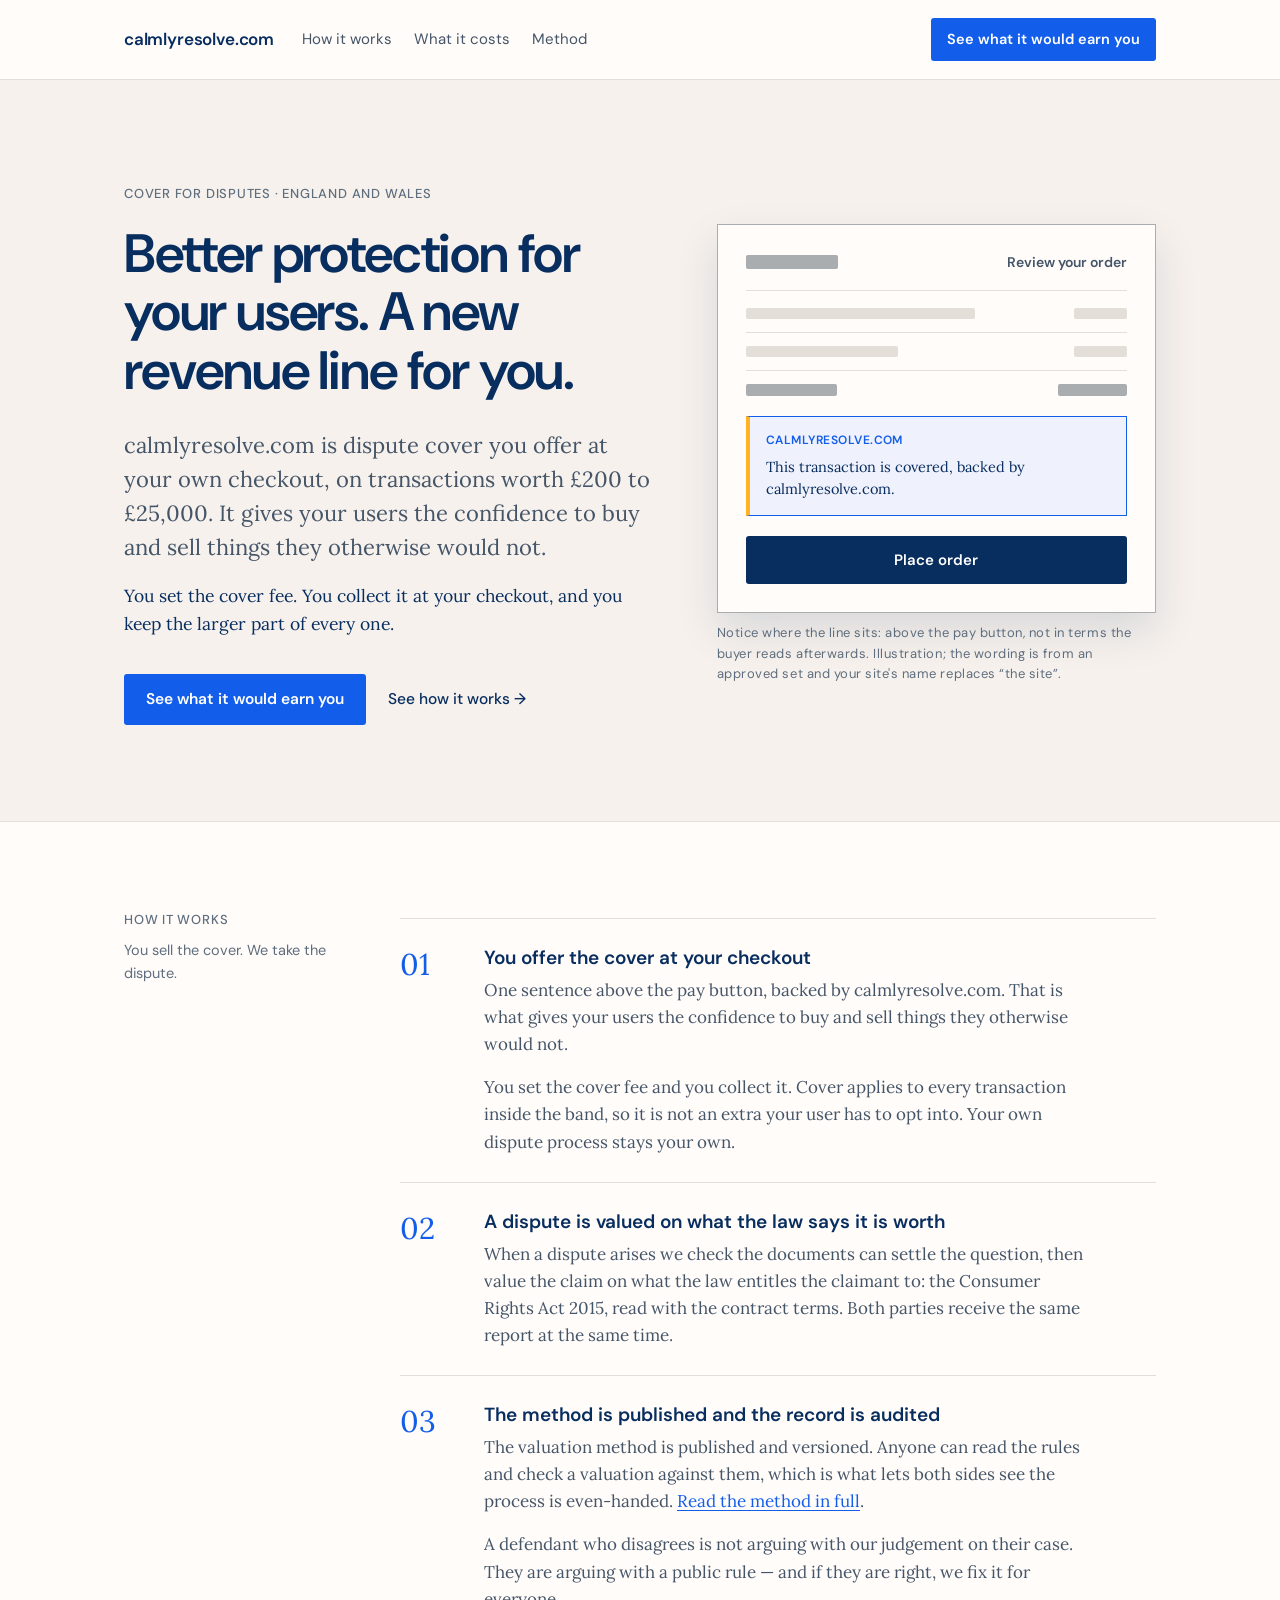
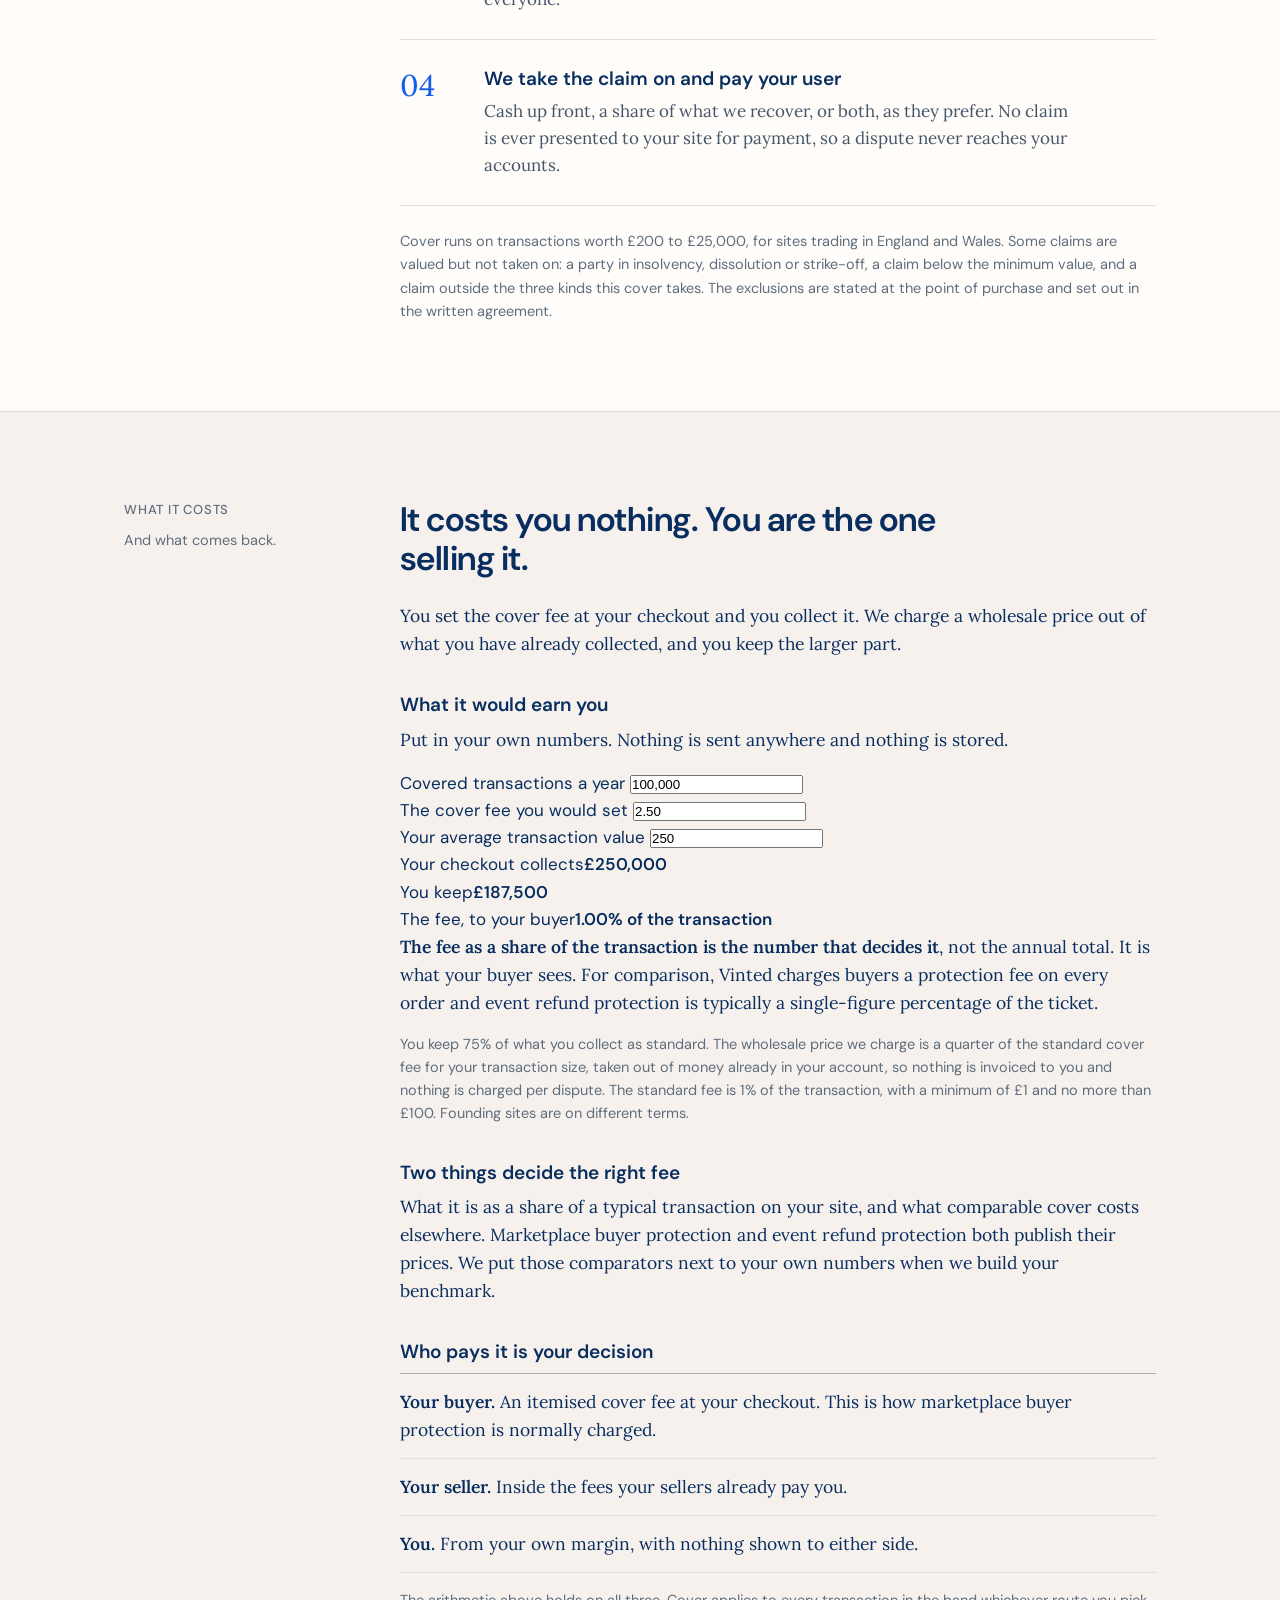
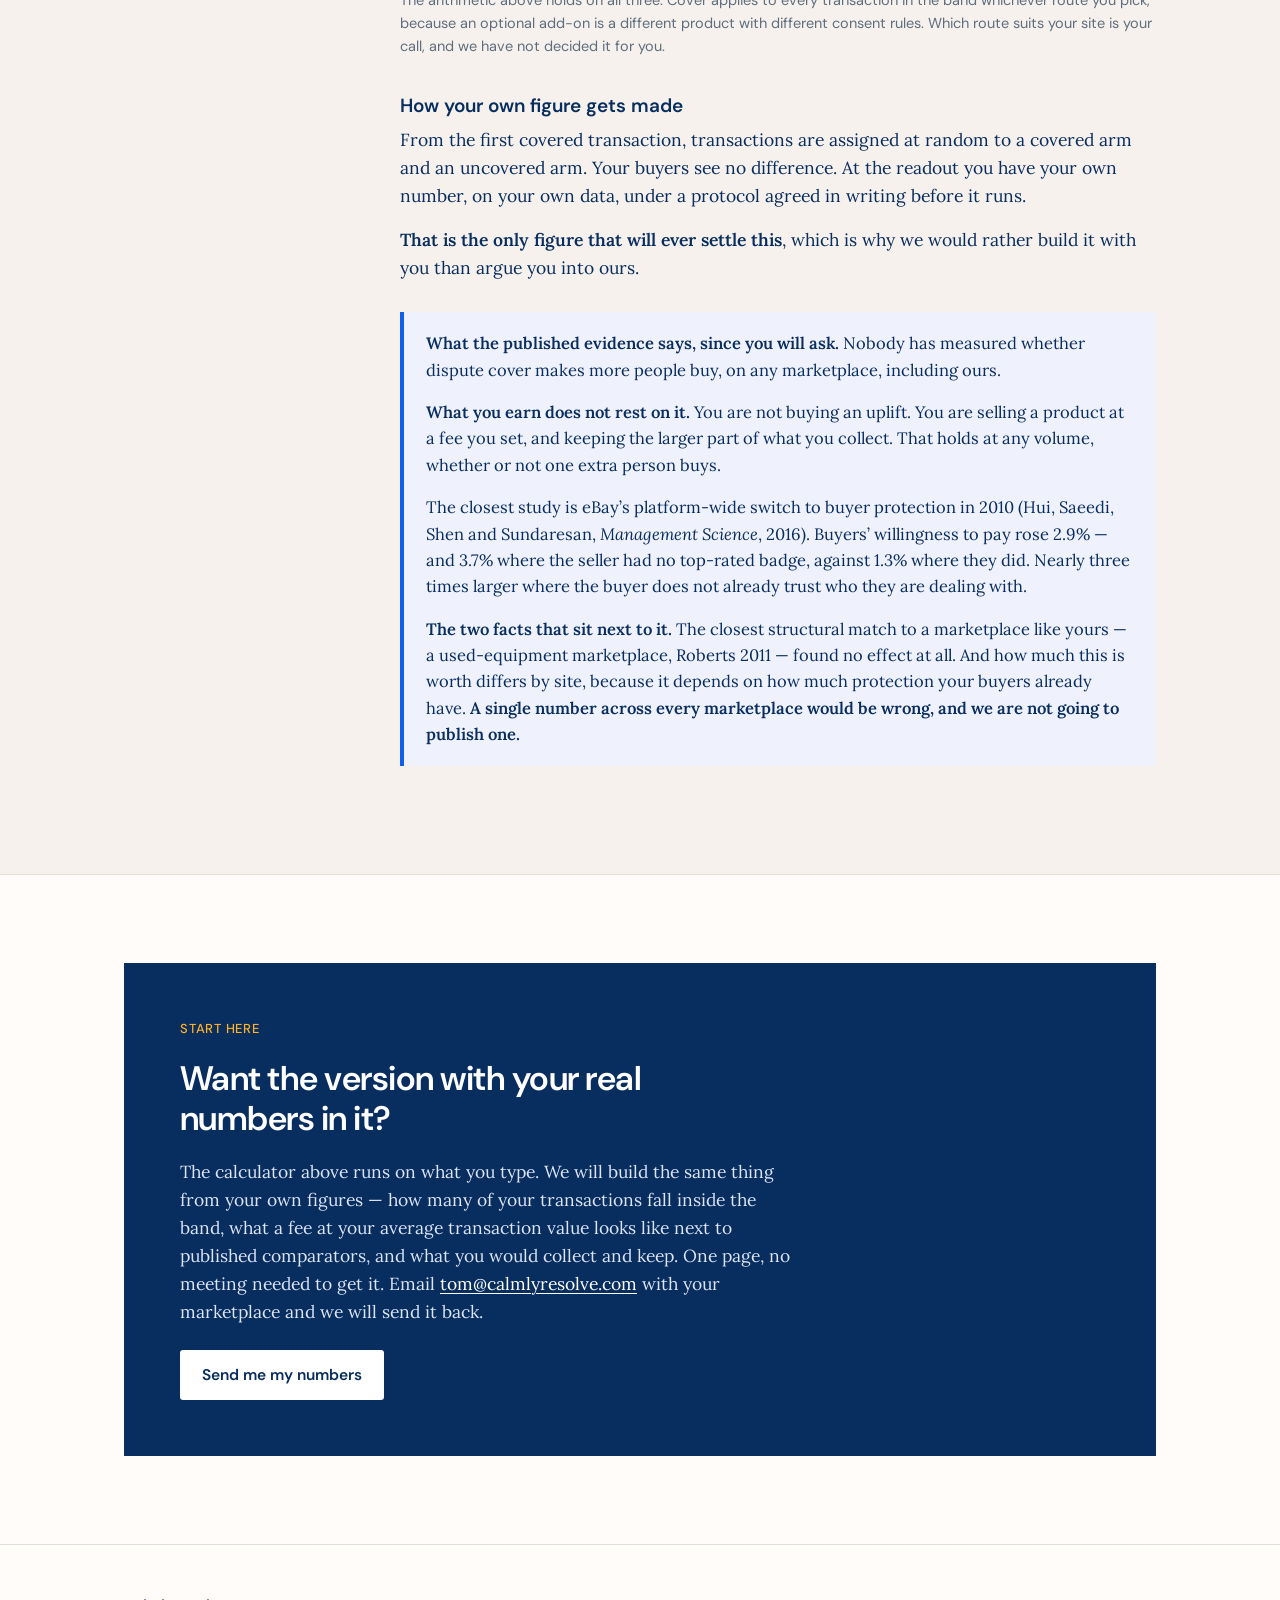
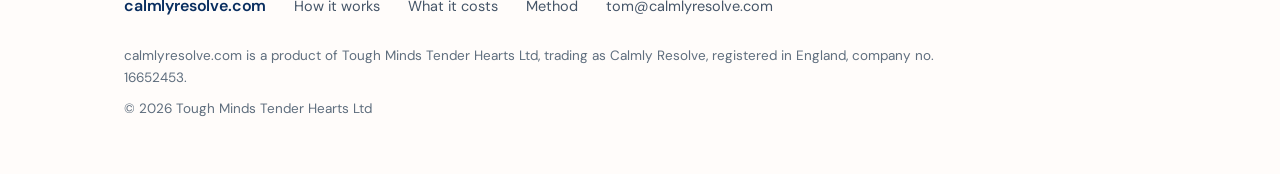
==== commit 00f5e2e4: "Price the cover on transaction value, and raise the partner share to 75% The flat £2 fee priced a £2" ====
--- a/index.html
+++ b/index.html
@@ -121,16 +121,16 @@
             </div>
             <div class="calc-row">
               <label for="fee">The cover fee you would set</label>
-              <input id="fee" type="text" inputmode="decimal" value="2.00">
+              <input id="fee" type="text" inputmode="decimal" value="2.50">
             </div>
             <div class="calc-row">
               <label for="atv">Your average transaction value</label>
               <input id="atv" type="text" inputmode="decimal" value="250">
             </div>
             <div class="calc-out">
-              <div><span class="calc-lab">Your checkout collects</span><strong id="collects">&pound;200,000</strong></div>
-              <div><span class="calc-lab">You keep</span><strong id="keeps" class="calc-big">&pound;120,000</strong></div>
-              <div><span class="calc-lab">The fee, to your buyer</span><strong id="pct">0.80% of the transaction</strong></div>
+              <div><span class="calc-lab">Your checkout collects</span><strong id="collects">&pound;250,000</strong></div>
+              <div><span class="calc-lab">You keep</span><strong id="keeps" class="calc-big">&pound;187,500</strong></div>
+              <div><span class="calc-lab">The fee, to your buyer</span><strong id="pct">1.00% of the transaction</strong></div>
             </div>
             <p class="calc-note" id="note"></p>
           </div>
@@ -139,9 +139,10 @@
           It is what your buyer sees. For comparison, Vinted charges buyers a protection fee on every order and event
           refund protection is typically a single-figure percentage of the ticket.</p>
 
-          <p class="small">You keep 60% of what you collect as standard. We charge the rest as a wholesale price out of
-          money already in your account, so nothing is invoiced to you and nothing is charged per dispute. Founding sites
-          are on different terms. The fee level is yours and we do not recommend one.</p>
+          <p class="small">You keep 75% of what you collect as standard. The wholesale price we charge is a quarter of the
+          standard cover fee for your transaction size, taken out of money already in your account, so nothing is
+          invoiced to you and nothing is charged per dispute. The standard fee is 1% of the transaction, with a
+          minimum of &pound;1 and no more than &pound;100. Founding sites are on different terms.</p>
 
           <h3 style="margin-top:34px">Two things decide the right fee</h3>
           <p>What it is as a share of a typical transaction on your site, and what comparable cover costs elsewhere. Marketplace buyer protection and event refund protection both publish their prices. We put those comparators next to your own numbers when we build your benchmark.</p>
@@ -198,20 +199,23 @@
   </div></footer>
 <script>
 (function(){
-  var SHARE = 0.60;            // standing share to the site
-  var FLOOR = 0.31;            // wholesale floor per covered transaction
+  var SHARE = 0.75;            // standing share to the site
+  var RATE  = 0.01;            // standard cover fee: 1% of transaction value
+  var MINF  = 1.00;            // the fee does not go below this
+  var CAPF  = 100.00;          // the fee stops rising at the £10,000 claim cap
   var n = function(el){ return parseFloat((document.getElementById(el).value||'').replace(/[^0-9.]/g,'')) || 0; };
   var money = function(v){ return '\u00a3' + Math.round(v).toLocaleString('en-GB'); };
   function calc(){
     var vol = n('vol'), fee = n('fee'), atv = n('atv');
-    var wholesale = Math.max(FLOOR, fee * (1 - SHARE));
+    var standard  = Math.min(CAPF, Math.max(MINF, atv * RATE));
+    var wholesale = standard * (1 - SHARE);
     var keepPer = Math.max(0, fee - wholesale);
     document.getElementById('collects').textContent = money(vol * fee);
     document.getElementById('keeps').textContent = money(vol * keepPer);
     document.getElementById('pct').textContent = atv > 0 ? (fee / atv * 100).toFixed(2) + '% of the transaction' : '\u2014';
     var note = document.getElementById('note');
-    if (fee > 0 && fee < FLOOR / (1 - SHARE)) {
-      note.textContent = 'At this fee our floor applies, so you keep less than the standard share. Most sites set a fee above this.';
+    if (fee > 0 && fee < wholesale) {
+      note.textContent = 'At this fee you would keep nothing. The wholesale price is a quarter of the standard fee for your transaction size.';
     } else if (atv > 0 && fee / atv > 0.05) {
       note.textContent = 'That is a high share of a typical transaction on your site. Worth checking against what comparable cover costs.';
     } else { note.textContent = ''; }
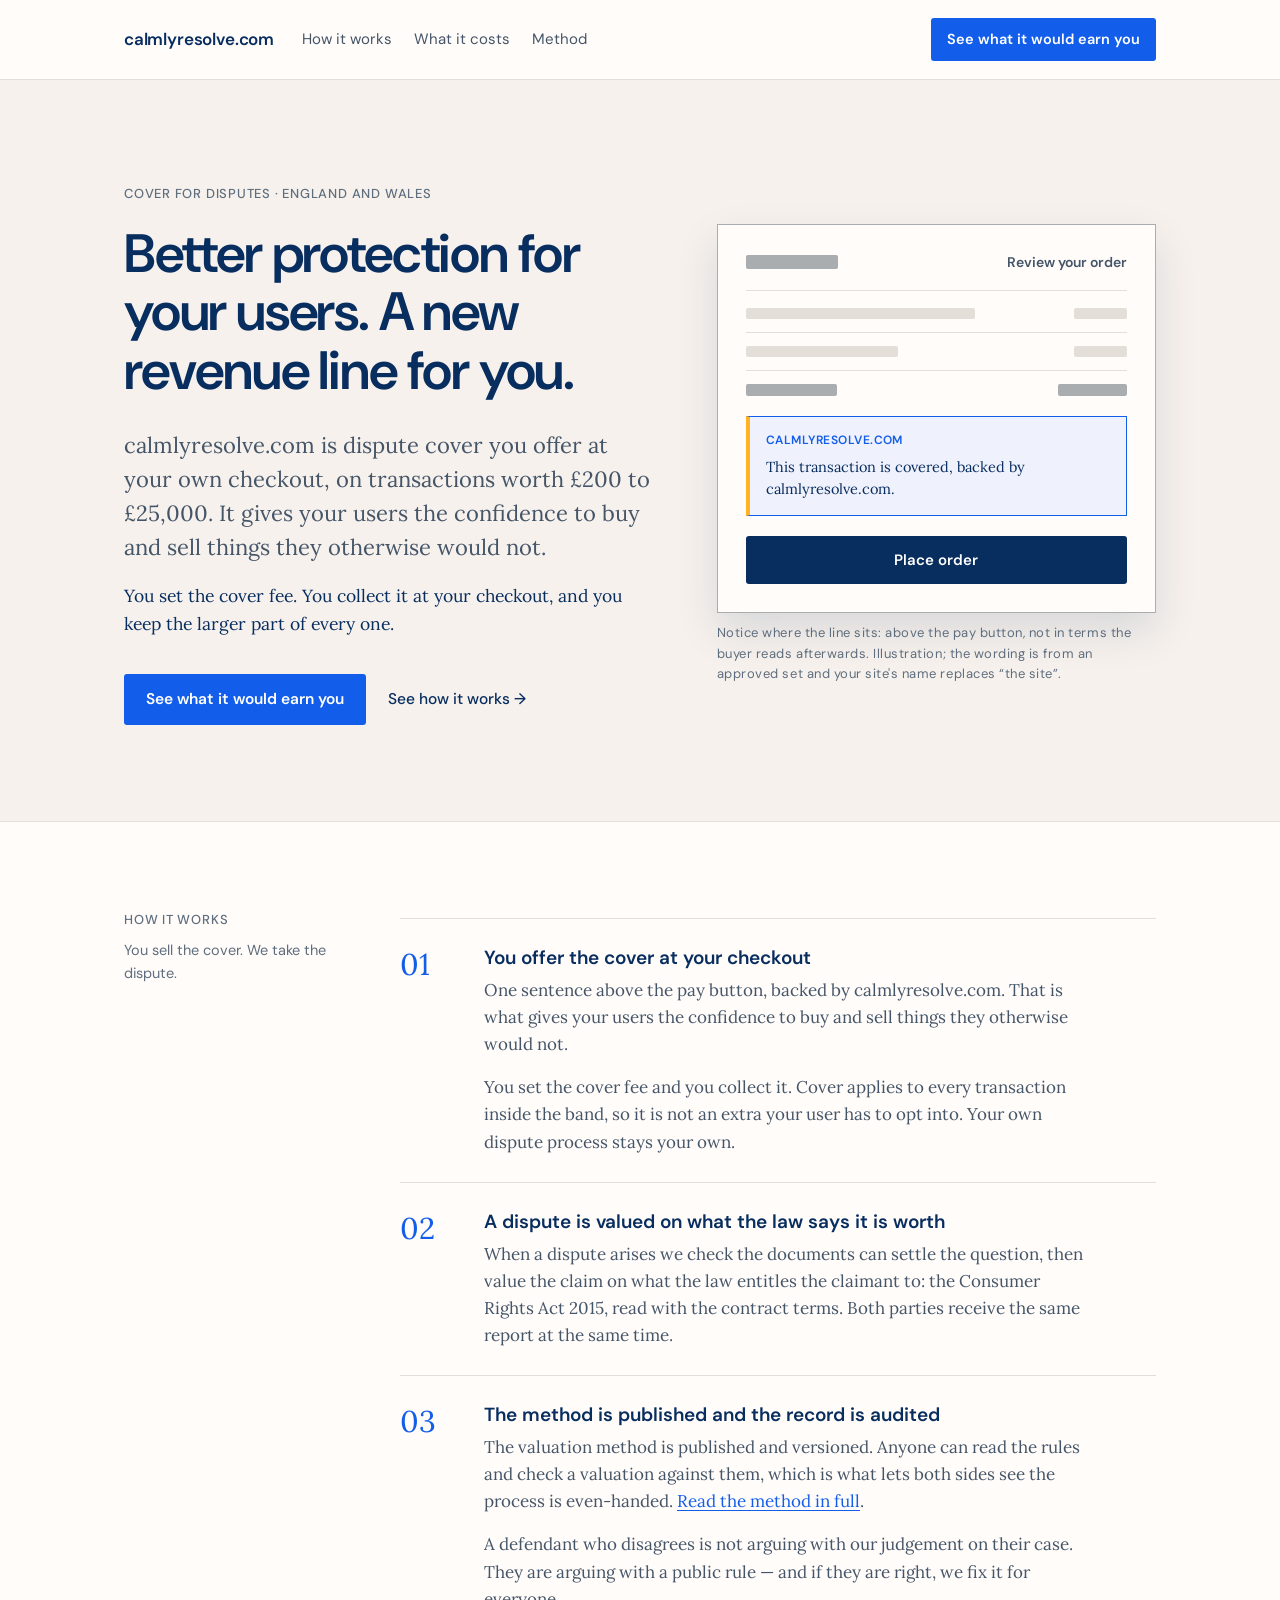
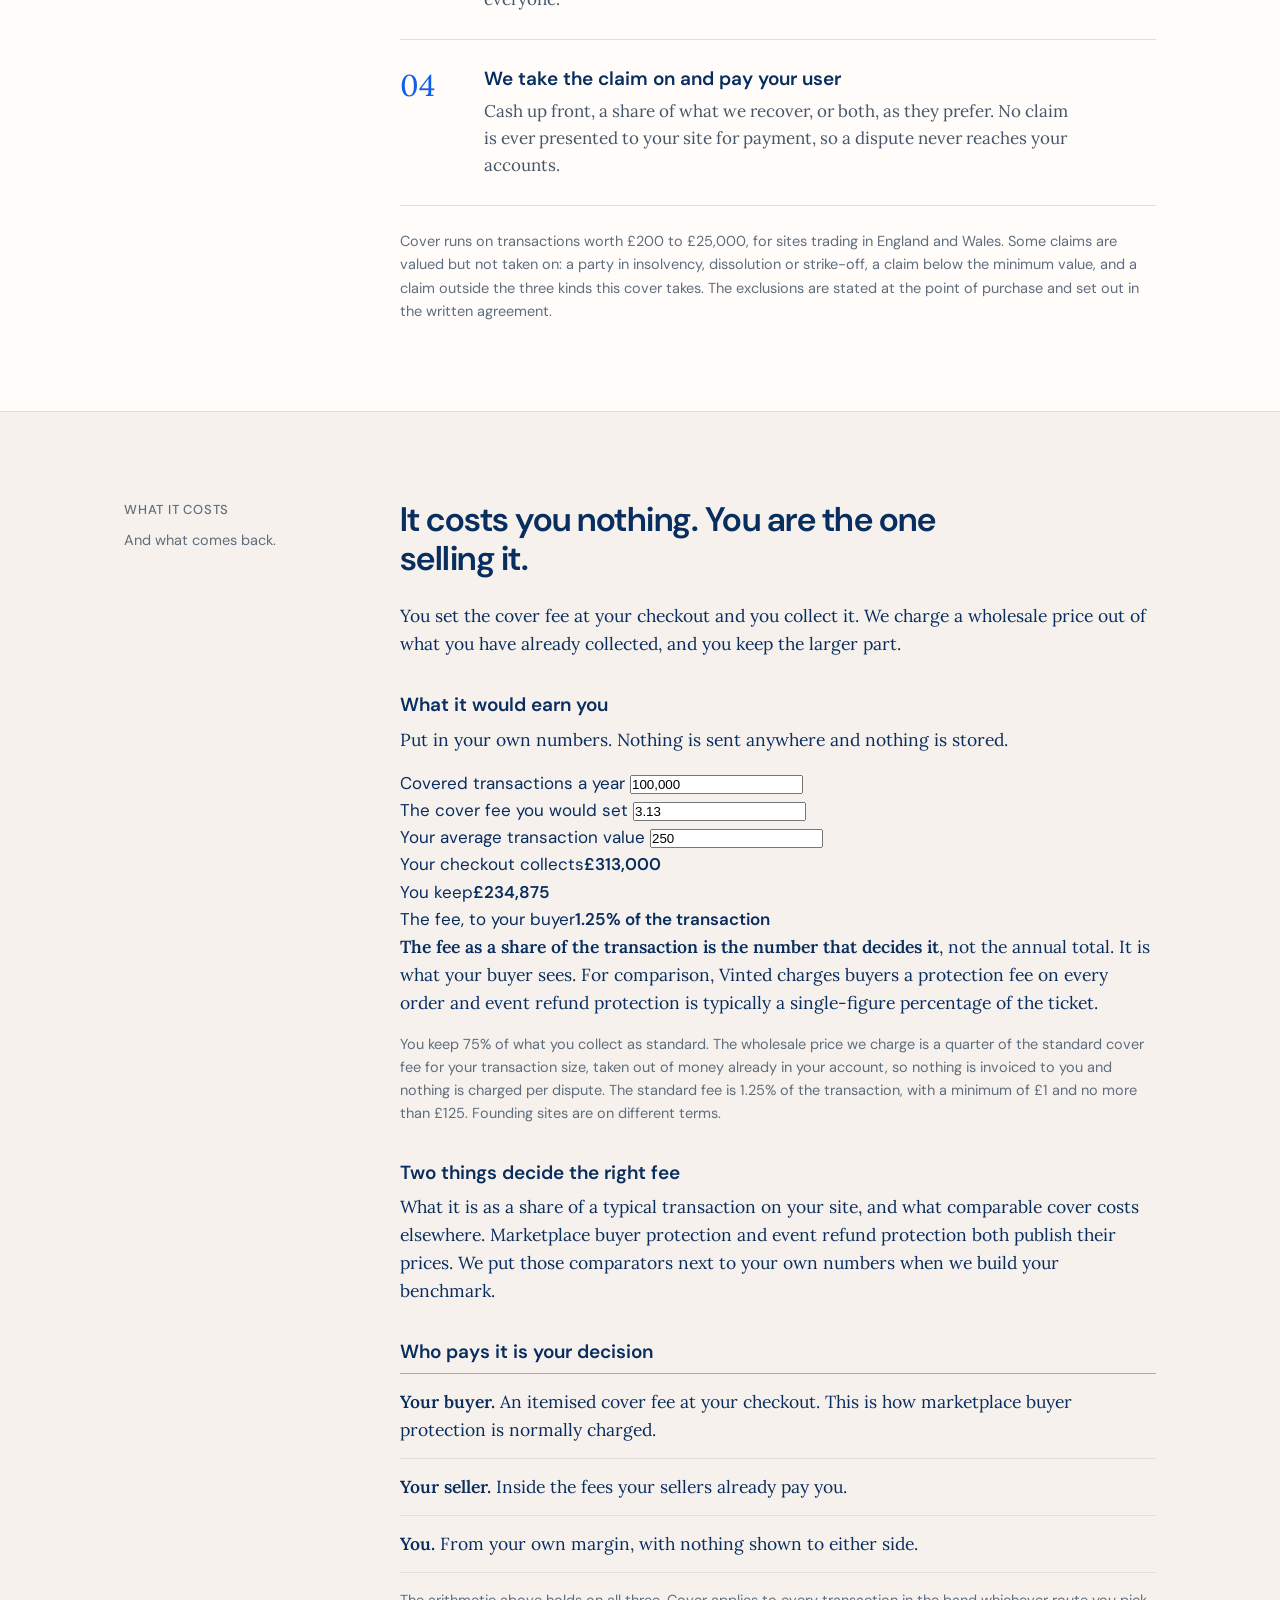
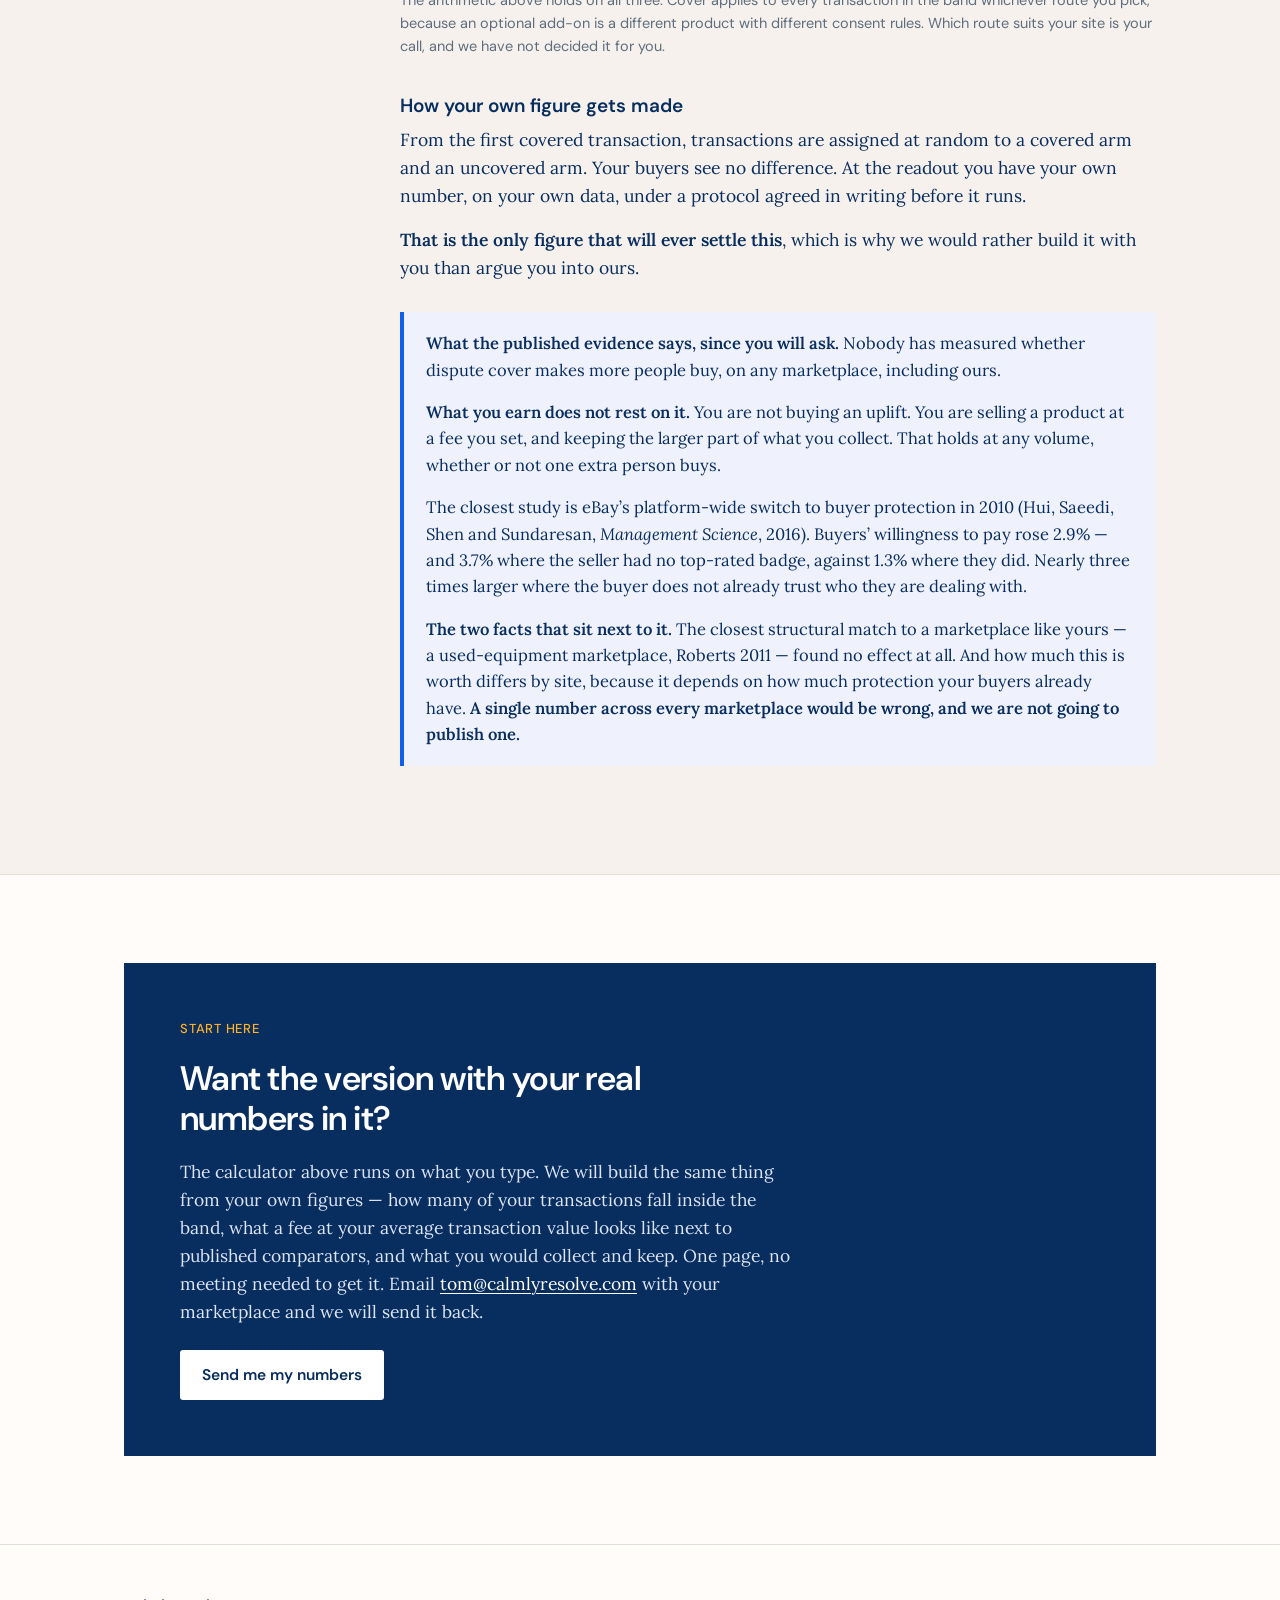
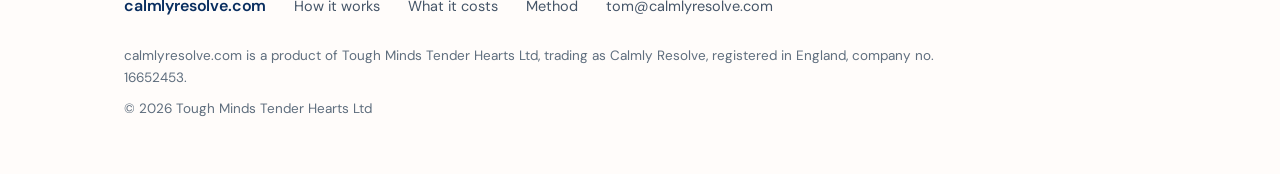
==== commit e7b4dc29: "Restore the 1.25% rate card The site had gone live at 1%, which was picked from the exposure argumen" ====
--- a/index.html
+++ b/index.html
@@ -121,16 +121,16 @@
             </div>
             <div class="calc-row">
               <label for="fee">The cover fee you would set</label>
-              <input id="fee" type="text" inputmode="decimal" value="2.50">
+              <input id="fee" type="text" inputmode="decimal" value="3.13">
             </div>
             <div class="calc-row">
               <label for="atv">Your average transaction value</label>
               <input id="atv" type="text" inputmode="decimal" value="250">
             </div>
             <div class="calc-out">
-              <div><span class="calc-lab">Your checkout collects</span><strong id="collects">&pound;250,000</strong></div>
-              <div><span class="calc-lab">You keep</span><strong id="keeps" class="calc-big">&pound;187,500</strong></div>
-              <div><span class="calc-lab">The fee, to your buyer</span><strong id="pct">1.00% of the transaction</strong></div>
+              <div><span class="calc-lab">Your checkout collects</span><strong id="collects">&pound;313,000</strong></div>
+              <div><span class="calc-lab">You keep</span><strong id="keeps" class="calc-big">&pound;234,750</strong></div>
+              <div><span class="calc-lab">The fee, to your buyer</span><strong id="pct">1.25% of the transaction</strong></div>
             </div>
             <p class="calc-note" id="note"></p>
           </div>
@@ -141,8 +141,8 @@
 
           <p class="small">You keep 75% of what you collect as standard. The wholesale price we charge is a quarter of the
           standard cover fee for your transaction size, taken out of money already in your account, so nothing is
-          invoiced to you and nothing is charged per dispute. The standard fee is 1% of the transaction, with a
-          minimum of &pound;1 and no more than &pound;100. Founding sites are on different terms.</p>
+          invoiced to you and nothing is charged per dispute. The standard fee is 1.25% of the transaction, with a
+          minimum of &pound;1 and no more than &pound;125. Founding sites are on different terms.</p>
 
           <h3 style="margin-top:34px">Two things decide the right fee</h3>
           <p>What it is as a share of a typical transaction on your site, and what comparable cover costs elsewhere. Marketplace buyer protection and event refund protection both publish their prices. We put those comparators next to your own numbers when we build your benchmark.</p>
@@ -200,9 +200,9 @@
 <script>
 (function(){
   var SHARE = 0.75;            // standing share to the site
-  var RATE  = 0.01;            // standard cover fee: 1% of transaction value
+  var RATE  = 0.0125;          // standard cover fee: 1.25% of transaction value (rate card, v2.3, 7 Sep 2026)
   var MINF  = 1.00;            // the fee does not go below this
-  var CAPF  = 100.00;          // the fee stops rising at the £10,000 claim cap
+  var CAPF  = 125.00;          // the fee stops rising at the £10,000 claim cap
   var n = function(el){ return parseFloat((document.getElementById(el).value||'').replace(/[^0-9.]/g,'')) || 0; };
   var money = function(v){ return '\u00a3' + Math.round(v).toLocaleString('en-GB'); };
   function calc(){
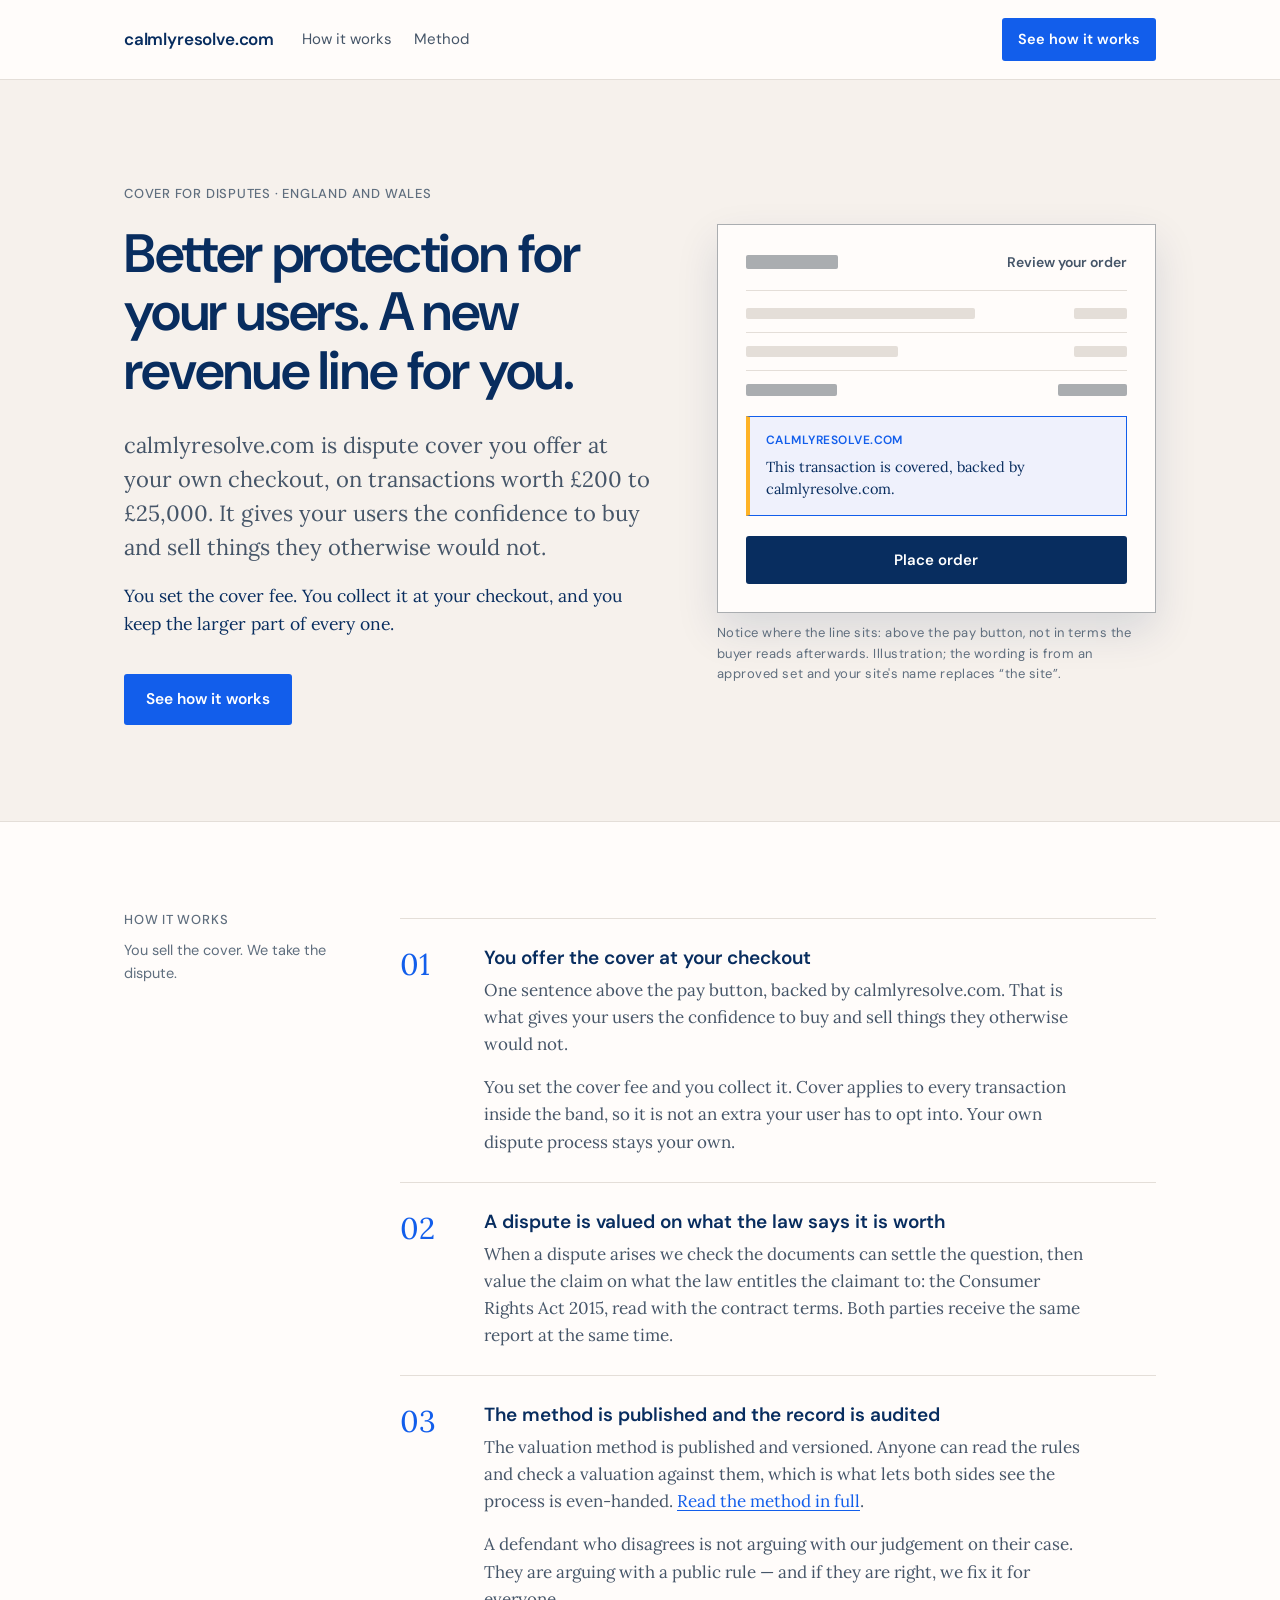
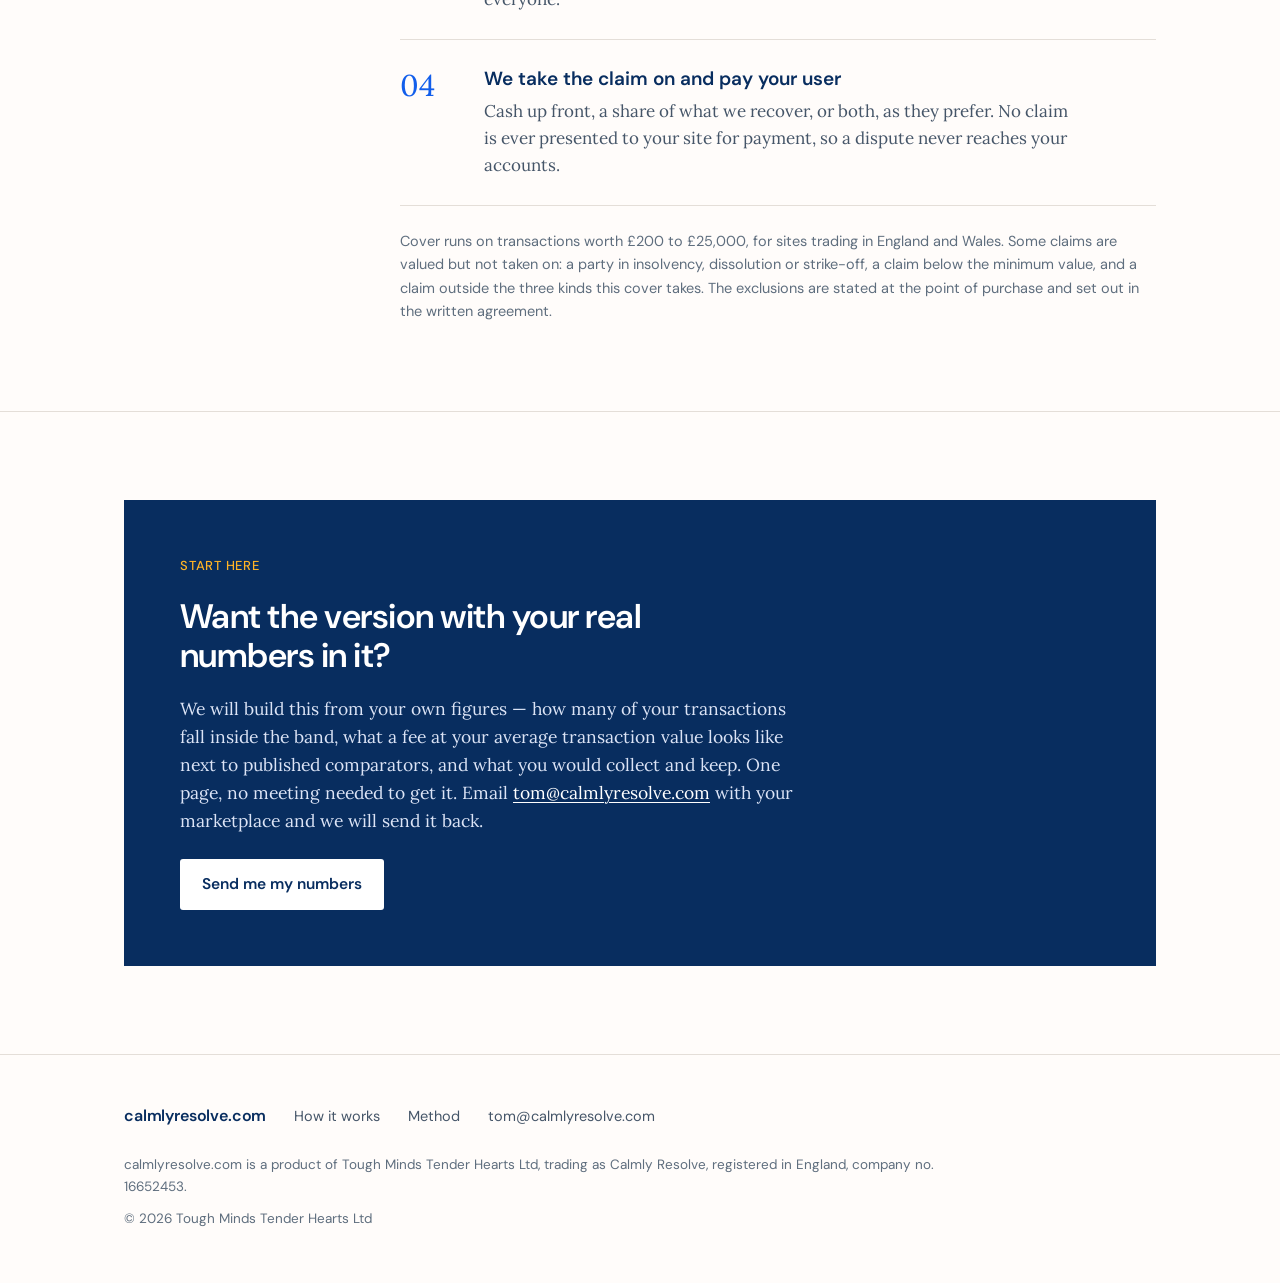
==== commit 6571913c: "Remove the cost, fee and evidence section from the homepage Deletes the whole 'What it costs' block:" ====
--- a/index.html
+++ b/index.html
@@ -16,10 +16,9 @@
     <a class="mark" href="/">calmlyresolve.com</a>
     <nav aria-label="Main">
       <a href="#how">How it works</a>
-      <a href="#price">What it costs</a>
       <a href="/method/">Method</a>
     </nav>
-    <a class="btn" href="#calculator">See what it would earn you</a>
+    <a class="btn" href="#how">See how it works</a>
   </div></header>
 
   <main>
@@ -33,8 +32,7 @@
           <p class="lead">calmlyresolve.com is dispute cover you offer at your own checkout, on transactions worth &pound;200 to &pound;25,000. It gives your users the confidence to buy and sell things they otherwise would not.</p>
           <p class="next">You set the cover fee. You collect it at your checkout, and you keep the larger part of every one.</p>
           <div class="actions">
-            <a class="btn" href="#calculator">See what it would earn you</a>
-            <a class="link-arrow" href="#how">See how it works</a>
+            <a class="btn" href="#how">See how it works</a>
           </div>
         </div>
         <div class="hero-visual">
@@ -100,80 +98,12 @@
       </div>
     </div></section>
 
-    <!-- 3 · What it costs, and what comes back -->
-    <section id="price"><div class="wrap">
-      <div class="row">
-        <div class="side">
-          <div class="eyebrow">What it costs</div>
-          <p>And what comes back.</p>
-        </div>
-        <div>
-          <h2>It costs you nothing. You are the one selling it.</h2>
-          <p>You set the cover fee at your checkout and you collect it. We charge a wholesale price out of what you have already collected, and you keep the larger part.</p>
-
-          <h3 style="margin-top:34px" id="calculator">What it would earn you</h3>
-          <p>Put in your own numbers. Nothing is sent anywhere and nothing is stored.</p>
-
-          <div class="calc">
-            <div class="calc-row">
-              <label for="vol">Covered transactions a year</label>
-              <input id="vol" type="text" inputmode="numeric" value="100,000">
-            </div>
-            <div class="calc-row">
-              <label for="fee">The cover fee you would set</label>
-              <input id="fee" type="text" inputmode="decimal" value="3.13">
-            </div>
-            <div class="calc-row">
-              <label for="atv">Your average transaction value</label>
-              <input id="atv" type="text" inputmode="decimal" value="250">
-            </div>
-            <div class="calc-out">
-              <div><span class="calc-lab">Your checkout collects</span><strong id="collects">&pound;313,000</strong></div>
-              <div><span class="calc-lab">You keep</span><strong id="keeps" class="calc-big">&pound;234,750</strong></div>
-              <div><span class="calc-lab">The fee, to your buyer</span><strong id="pct">1.25% of the transaction</strong></div>
-            </div>
-            <p class="calc-note" id="note"></p>
-          </div>
-
-          <p><strong>The fee as a share of the transaction is the number that decides it</strong>, not the annual total.
-          It is what your buyer sees. For comparison, Vinted charges buyers a protection fee on every order and event
-          refund protection is typically a single-figure percentage of the ticket.</p>
-
-          <p class="small">You keep 75% of what you collect as standard. The wholesale price we charge is a quarter of the
-          standard cover fee for your transaction size, taken out of money already in your account, so nothing is
-          invoiced to you and nothing is charged per dispute. The standard fee is 1.25% of the transaction, with a
-          minimum of &pound;1 and no more than &pound;125. Founding sites are on different terms.</p>
-
-          <h3 style="margin-top:34px">Two things decide the right fee</h3>
-          <p>What it is as a share of a typical transaction on your site, and what comparable cover costs elsewhere. Marketplace buyer protection and event refund protection both publish their prices. We put those comparators next to your own numbers when we build your benchmark.</p>
-
-          <h3 style="margin-top:34px">Who pays it is your decision</h3>
-          <ul class="never">
-            <li><strong>Your buyer.</strong> An itemised cover fee at your checkout. This is how marketplace buyer protection is normally charged.</li>
-            <li><strong>Your seller.</strong> Inside the fees your sellers already pay you.</li>
-            <li><strong>You.</strong> From your own margin, with nothing shown to either side.</li>
-          </ul>
-          <p class="small" style="margin-top:14px">The arithmetic above holds on all three. Cover applies to every transaction in the band whichever route you pick, because an optional add-on is a different product with different consent rules. Which route suits your site is your call, and we have not decided it for you.</p>
-
-          <h3 style="margin-top:34px">How your own figure gets made</h3>
-          <p>From the first covered transaction, transactions are assigned at random to a covered arm and an uncovered arm. Your buyers see no difference. At the readout you have your own number, on your own data, under a protocol agreed in writing before it runs.</p>
-          <p><strong>That is the only figure that will ever settle this</strong>, which is why we would rather build it with you than argue you into ours.</p>
-
-          <div class="inset" style="margin-top:30px">
-            <p><strong>What the published evidence says, since you will ask.</strong> Nobody has measured whether dispute cover makes more people buy, on any marketplace, including ours.</p>
-            <p><strong>What you earn does not rest on it.</strong> You are not buying an uplift. You are selling a product at a fee you set, and keeping the larger part of what you collect. That holds at any volume, whether or not one extra person buys.</p>
-            <p>The closest study is eBay&rsquo;s platform-wide switch to buyer protection in 2010 (Hui, Saeedi, Shen and Sundaresan, <em>Management Science</em>, 2016). Buyers&rsquo; willingness to pay rose 2.9% &mdash; and 3.7% where the seller had no top-rated badge, against 1.3% where they did. Nearly three times larger where the buyer does not already trust who they are dealing with.</p>
-            <p><strong>The two facts that sit next to it.</strong> The closest structural match to a marketplace like yours &mdash; a used-equipment marketplace, Roberts 2011 &mdash; found no effect at all. And how much this is worth differs by site, because it depends on how much protection your buyers already have. <strong>A single number across every marketplace would be wrong, and we are not going to publish one.</strong></p>
-          </div>
-        </div>
-      </div>
-    </div></section>
 
     <section class="white"><div class="wrap">
       <div class="panel">
         <div class="eyebrow">Start here</div>
         <h2>Want the version with your real numbers in it?</h2>
-        <p>The calculator above runs on what you type. We will build the same thing from your own figures &mdash; how
+        <p>We will build this from your own figures &mdash; how
         many of your transactions fall inside the band, what a fee at your average transaction value looks like next to
         published comparators, and what you would collect and keep. One page, no meeting needed to get it. Email
         <a href="mailto:tom@calmlyresolve.com?subject=My%20numbers">tom@calmlyresolve.com</a> with your marketplace and
@@ -190,42 +120,11 @@
     <div class="top">
       <a class="mark" href="/">calmlyresolve.com</a>
       <a href="#how">How it works</a>
-      <a href="#price">What it costs</a>
       <a href="/method/">Method</a>
       <a href="mailto:tom@calmlyresolve.com">tom@calmlyresolve.com</a>
     </div>
     <p>calmlyresolve.com is a product of Tough Minds Tender Hearts Ltd, trading as Calmly Resolve, registered in England, company no. 16652453.</p>
     <p>&copy; 2026 Tough Minds Tender Hearts Ltd</p>
   </div></footer>
-<script>
-(function(){
-  var SHARE = 0.75;            // standing share to the site
-  var RATE  = 0.0125;          // standard cover fee: 1.25% of transaction value (rate card, v2.3, 7 Sep 2026)
-  var MINF  = 1.00;            // the fee does not go below this
-  var CAPF  = 125.00;          // the fee stops rising at the £10,000 claim cap
-  var n = function(el){ return parseFloat((document.getElementById(el).value||'').replace(/[^0-9.]/g,'')) || 0; };
-  var money = function(v){ return '\u00a3' + Math.round(v).toLocaleString('en-GB'); };
-  function calc(){
-    var vol = n('vol'), fee = n('fee'), atv = n('atv');
-    var standard  = Math.min(CAPF, Math.max(MINF, atv * RATE));
-    var wholesale = standard * (1 - SHARE);
-    var keepPer = Math.max(0, fee - wholesale);
-    document.getElementById('collects').textContent = money(vol * fee);
-    document.getElementById('keeps').textContent = money(vol * keepPer);
-    document.getElementById('pct').textContent = atv > 0 ? (fee / atv * 100).toFixed(2) + '% of the transaction' : '\u2014';
-    var note = document.getElementById('note');
-    if (fee > 0 && fee < wholesale) {
-      note.textContent = 'At this fee you would keep nothing. The wholesale price is a quarter of the standard fee for your transaction size.';
-    } else if (atv > 0 && fee / atv > 0.05) {
-      note.textContent = 'That is a high share of a typical transaction on your site. Worth checking against what comparable cover costs.';
-    } else { note.textContent = ''; }
-  }
-  ['vol','fee','atv'].forEach(function(id){
-    var el = document.getElementById(id);
-    if (el) { el.addEventListener('input', calc); }
-  });
-  calc();
-})();
-</script>
 </body>
 </html>
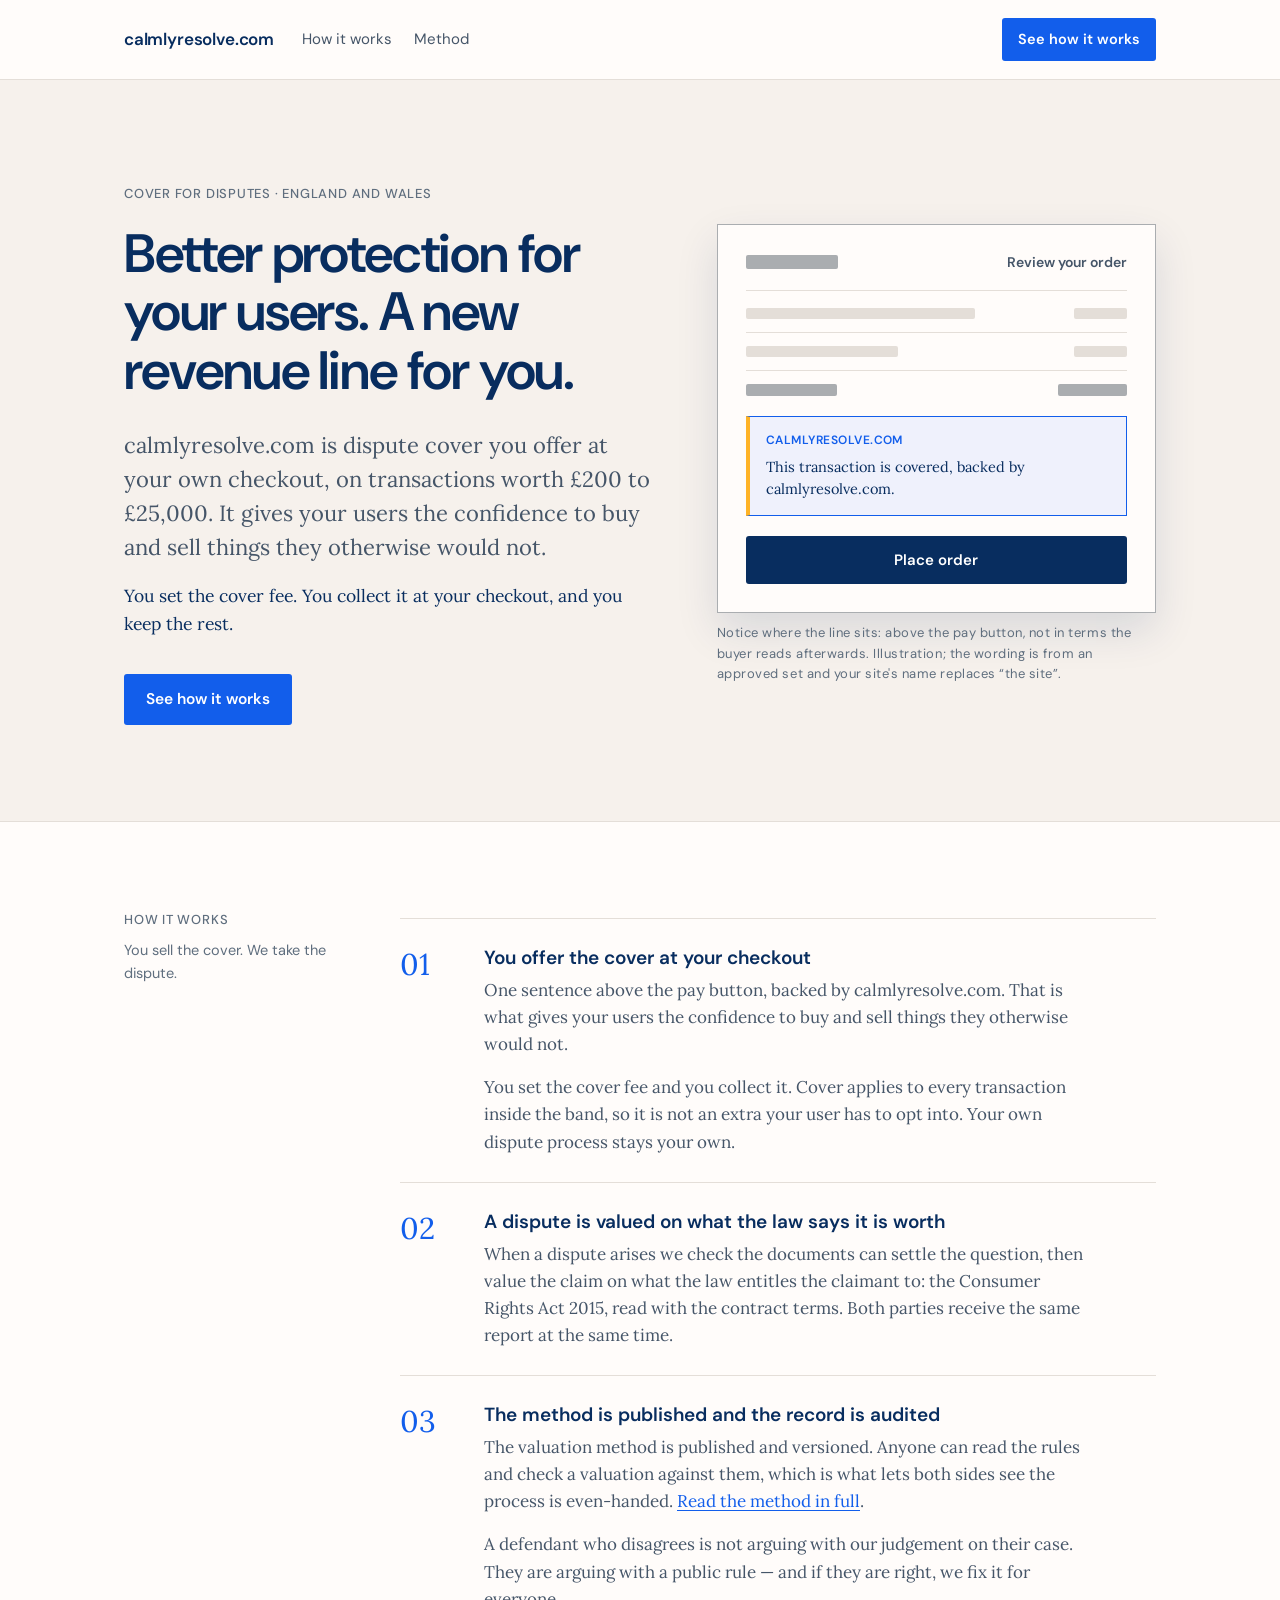
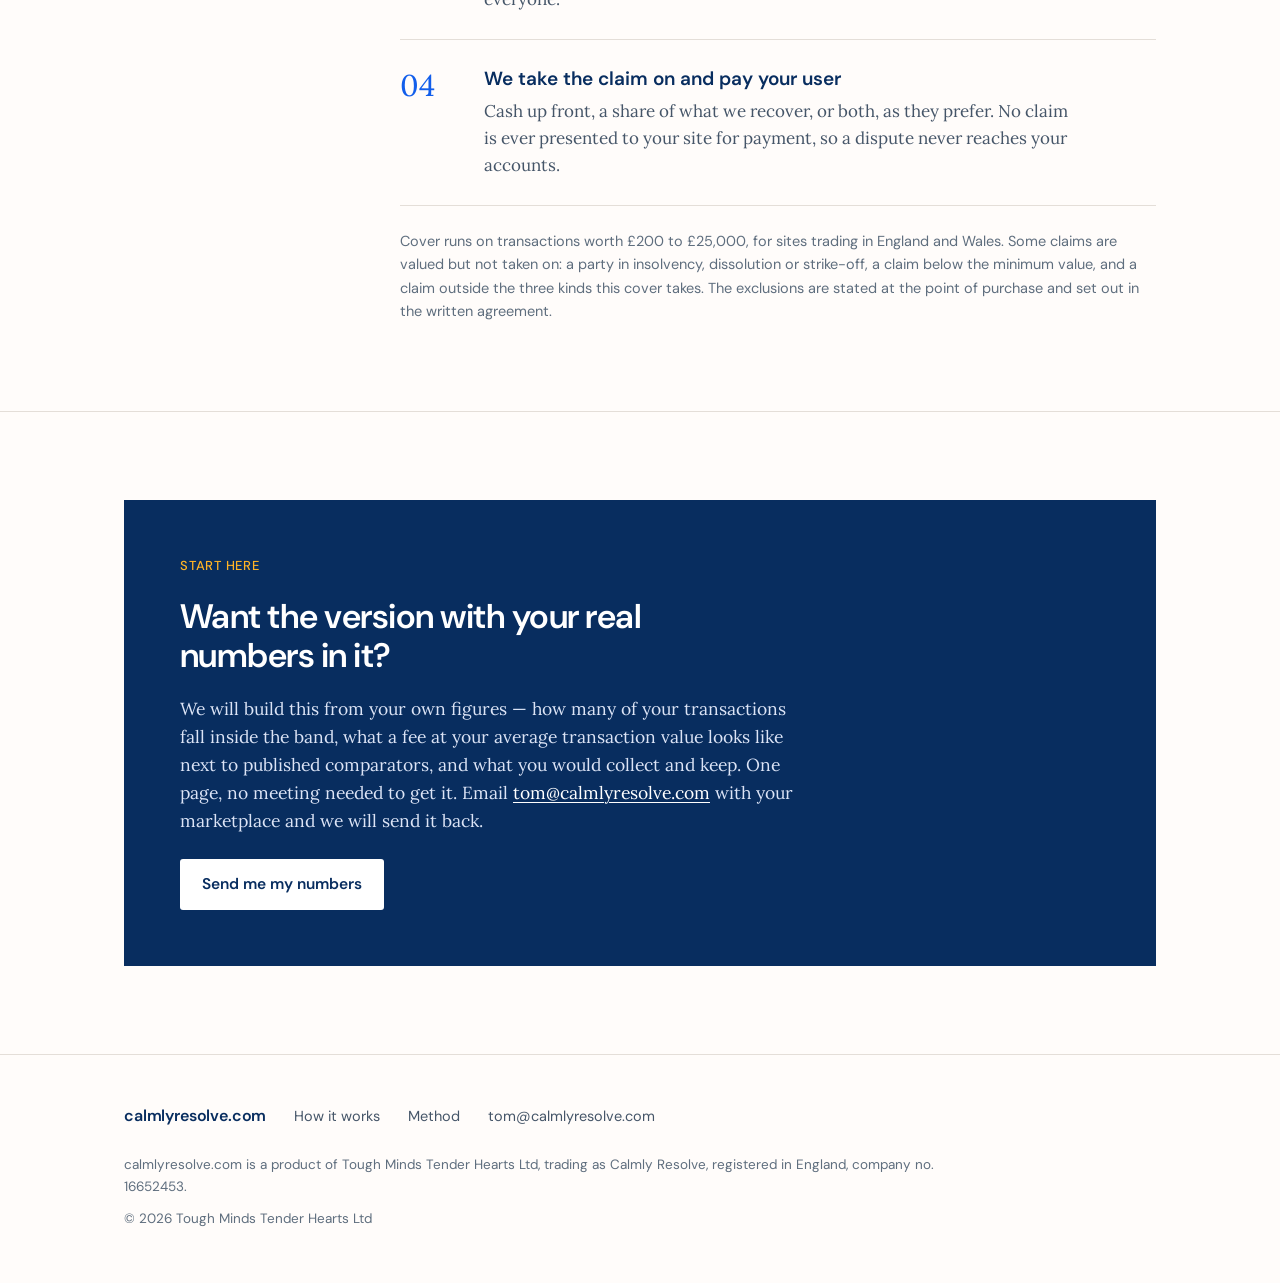
==== commit 0a7e1f8d: "Remove the banned "larger part" claim from the public page "You keep the larger part" is false below" ====
--- a/index.html
+++ b/index.html
@@ -4,7 +4,7 @@
   <meta charset="UTF-8">
   <meta name="viewport" content="width=device-width, initial-scale=1.0">
   <title>calmlyresolve.com — dispute cover you offer at your own checkout</title>
-  <meta name="description" content="calmlyresolve.com is dispute cover a marketplace offers at its own checkout, on transactions worth £200 to £25,000. You set the fee, you collect it, and you keep the larger part of it.">
+  <meta name="description" content="calmlyresolve.com is dispute cover a marketplace offers at its own checkout, on transactions worth £200 to £25,000. You set the fee, you collect it, and you keep the rest.">
   <link rel="canonical" href="https://calmlyresolve.com/">
   <link rel="preconnect" href="https://fonts.googleapis.com">
   <link rel="preconnect" href="https://fonts.gstatic.com" crossorigin>
@@ -30,7 +30,7 @@
           <div class="eyebrow">Cover for disputes · England and Wales</div>
           <h1>Better protection for your users. A new revenue line for you.</h1>
           <p class="lead">calmlyresolve.com is dispute cover you offer at your own checkout, on transactions worth &pound;200 to &pound;25,000. It gives your users the confidence to buy and sell things they otherwise would not.</p>
-          <p class="next">You set the cover fee. You collect it at your checkout, and you keep the larger part of every one.</p>
+          <p class="next">You set the cover fee. You collect it at your checkout, and you keep the rest.</p>
           <div class="actions">
             <a class="btn" href="#how">See how it works</a>
           </div>
